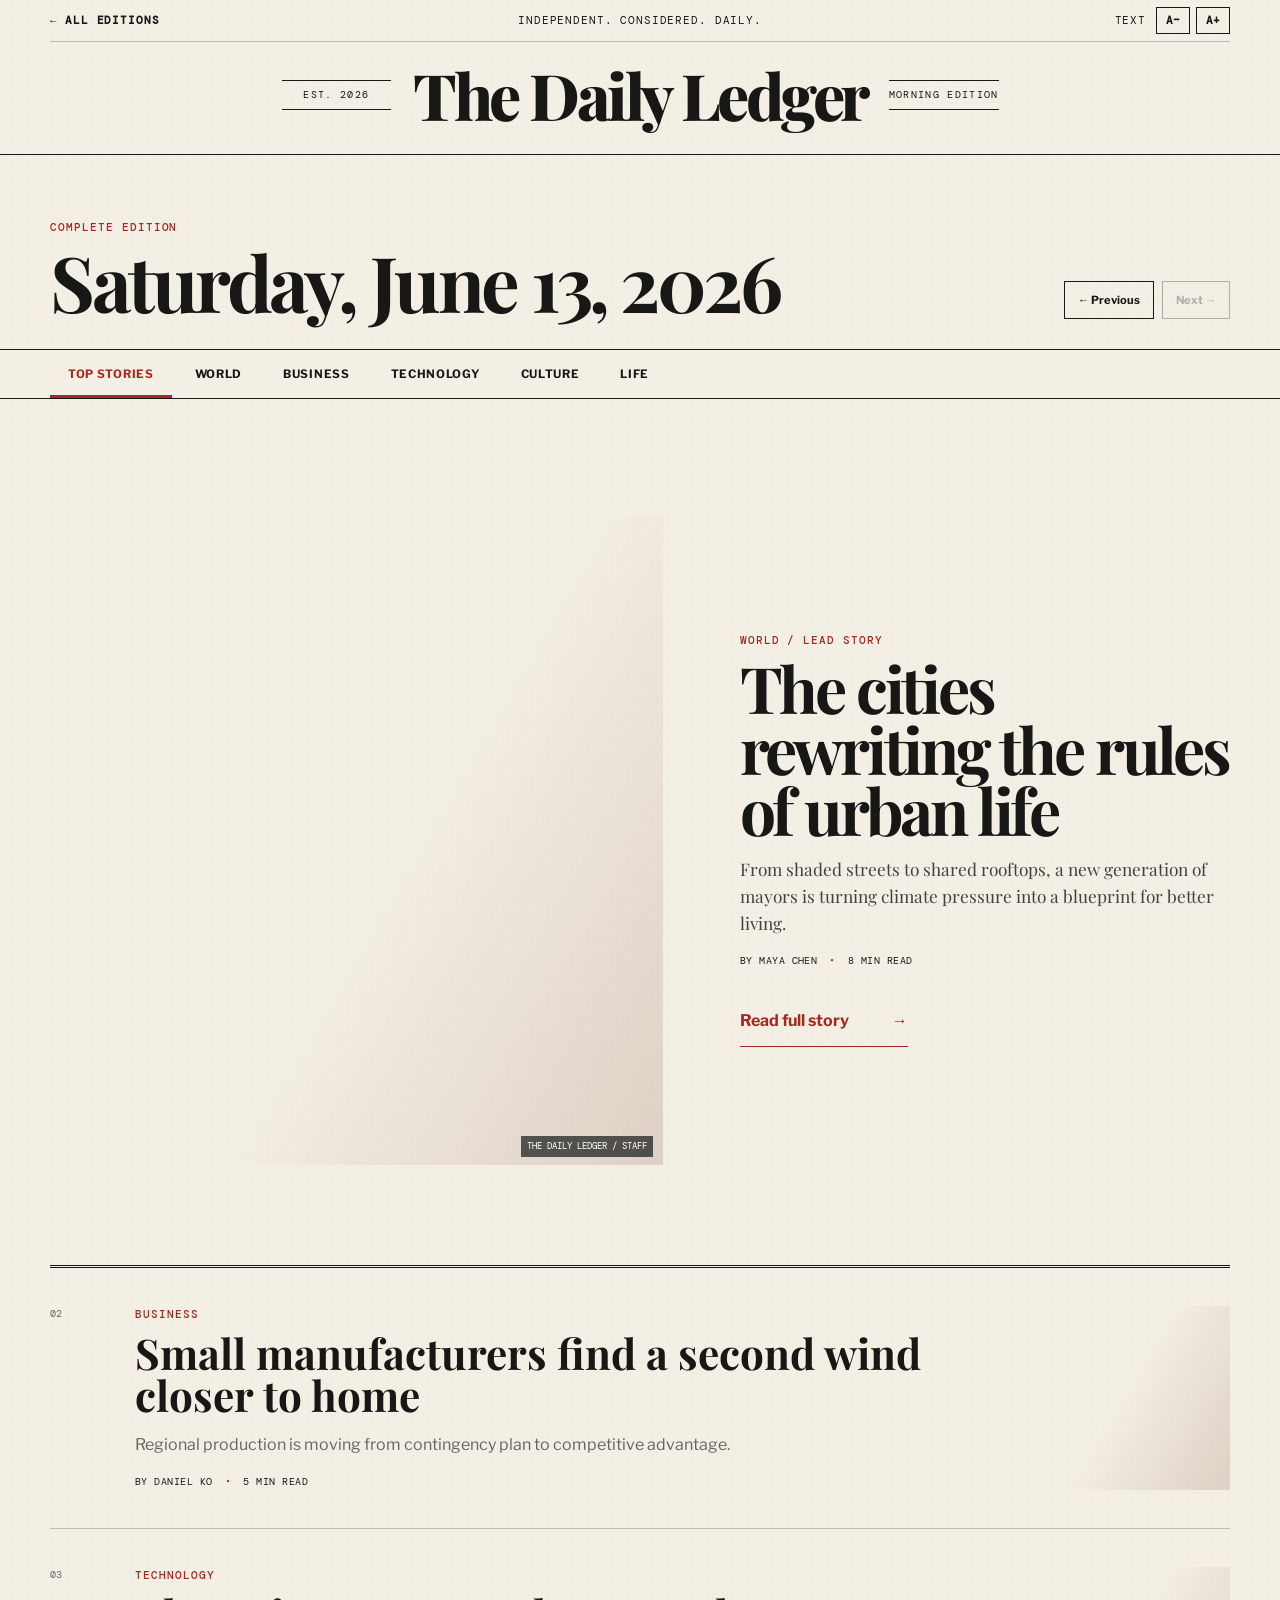
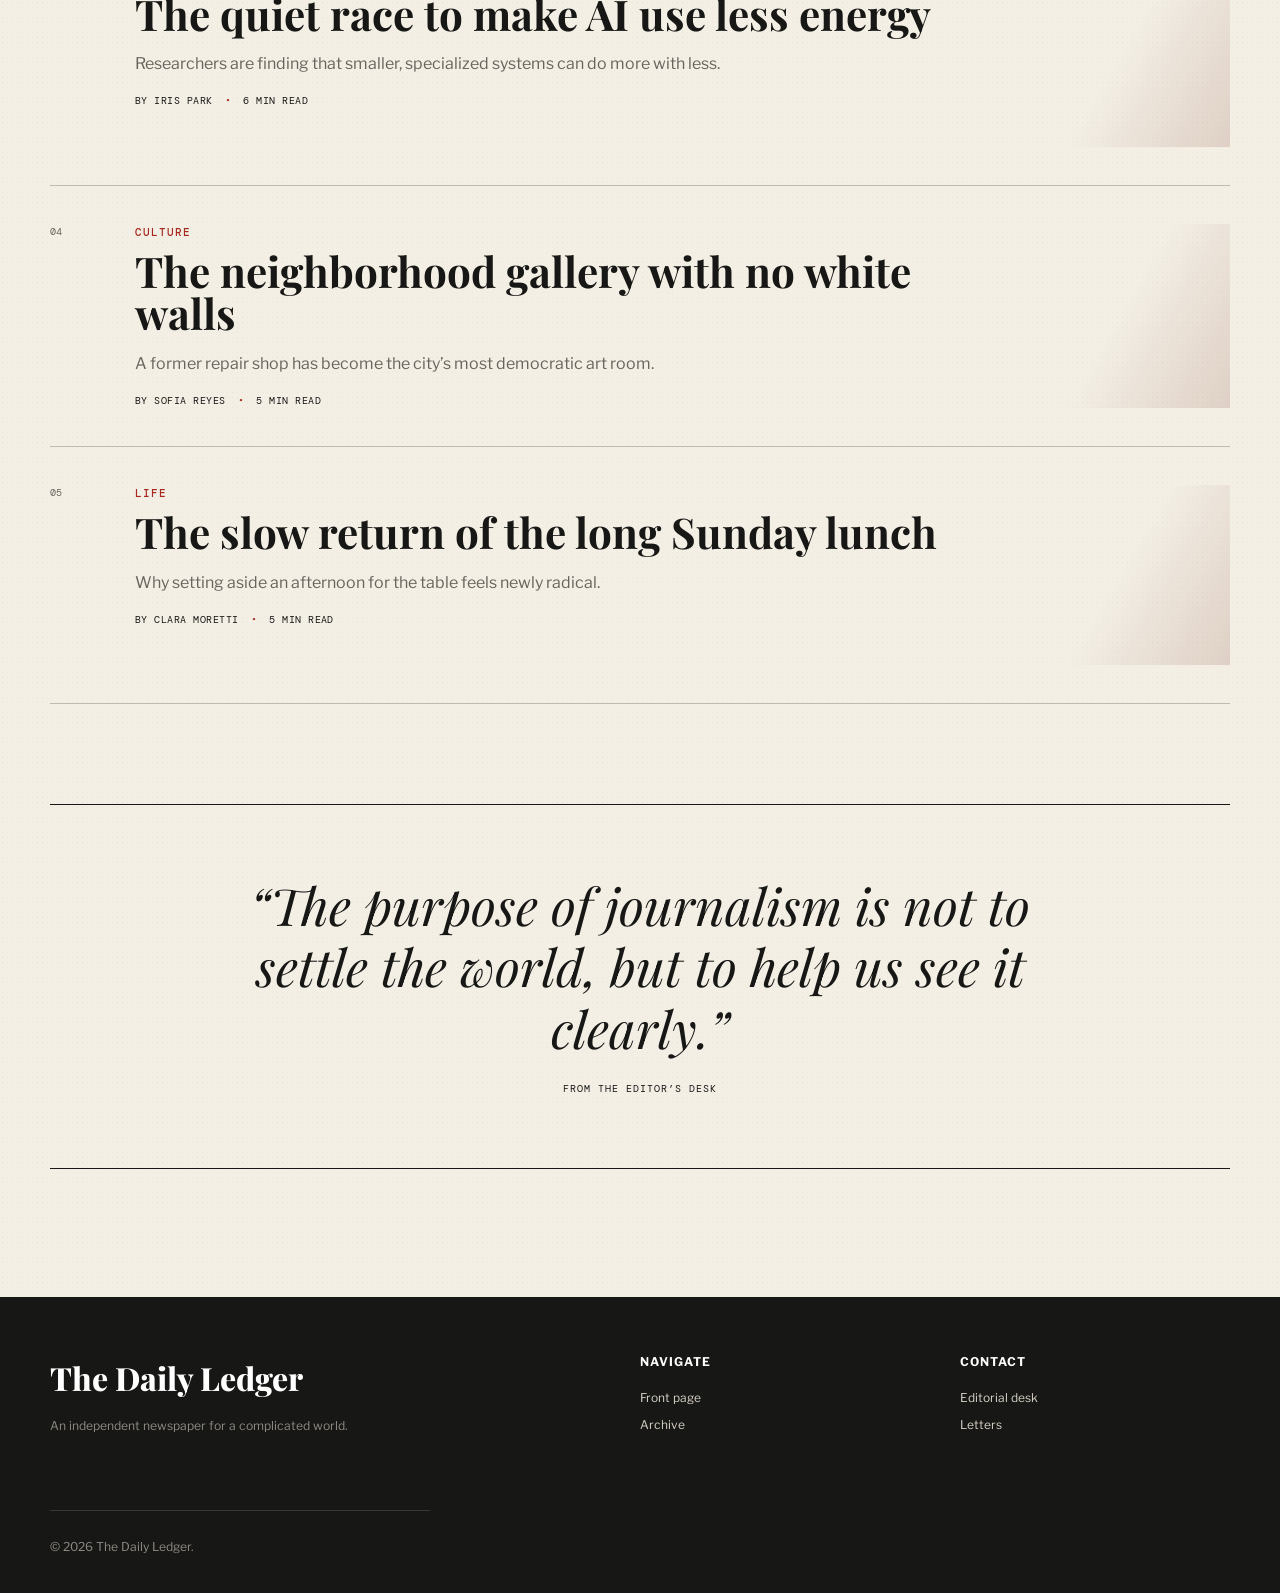
==== edition.html @ 4b572e4e "Build responsive Daily News website" ====
<!doctype html>
<html lang="en">
  <head>
    <meta charset="UTF-8" />
    <meta name="viewport" content="width=device-width, initial-scale=1.0" />
    <meta name="description" content="Read today's edition of The Daily Ledger." />
    <title>Today’s Edition | The Daily Ledger</title>
    <link rel="preconnect" href="https://fonts.googleapis.com" />
    <link rel="preconnect" href="https://fonts.gstatic.com" crossorigin />
    <link href="https://fonts.googleapis.com/css2?family=DM+Mono:wght@400;500&family=Libre+Franklin:wght@400;500;600;700&family=Playfair+Display:ital,wght@0,600;0,700;0,800;1,600&display=swap" rel="stylesheet" />
    <link rel="stylesheet" href="styles.css" />
  </head>
  <body>
    <a class="skip-link" href="#main-content">Skip to content</a>
    <header class="site-header compact-header">
      <div class="utility-bar shell">
        <a class="back-link" href="index.html">← All editions</a>
        <p class="utility-tagline">Independent. Considered. Daily.</p>
        <div class="text-controls" aria-label="Text size controls">
          <span>Text</span>
          <button type="button" data-font-action="decrease" aria-label="Decrease text size">A−</button>
          <button type="button" data-font-action="increase" aria-label="Increase text size">A+</button>
        </div>
      </div>
      <div class="masthead shell">
        <a class="brand" href="index.html">
          <span class="brand-kicker">Est. 2026</span>
          <span class="brand-name">The Daily Ledger</span>
          <span class="brand-edition">Morning Edition</span>
        </a>
      </div>
    </header>

    <main id="main-content" class="edition-main">
      <section class="edition-heading shell">
        <div>
          <p class="eyebrow">Complete edition</p>
          <h1 id="edition-date">Saturday, June 13, 2026</h1>
        </div>
        <div class="edition-nav-actions">
          <button type="button" id="previous-edition">← Previous</button>
          <button type="button" id="next-edition">Next →</button>
        </div>
      </section>

      <div class="category-wrap">
        <nav class="category-tabs shell" id="category-tabs" aria-label="News categories"></nav>
      </div>

      <section class="edition-content shell section-space">
        <div class="edition-lead" id="edition-lead"></div>
        <div class="edition-list" id="edition-list"></div>
      </section>

      <section class="edition-quote shell">
        <p>“The purpose of journalism is not to settle the world, but to help us see it clearly.”</p>
        <span>From the editor’s desk</span>
      </section>
    </main>

    <footer class="site-footer">
      <div class="shell footer-grid">
        <div><a class="footer-brand" href="index.html">The Daily Ledger</a><p>An independent newspaper for a complicated world.</p></div>
        <div><strong>Navigate</strong><a href="index.html">Front page</a><a href="index.html#archive-heading">Archive</a></div>
        <div><strong>Contact</strong><a href="mailto:editor@example.com">Editorial desk</a><a href="mailto:letters@example.com">Letters</a></div>
        <p class="copyright">© 2026 The Daily Ledger.</p>
      </div>
    </footer>

    <script src="data.js"></script>
    <script src="app.js"></script>
    <script src="edition.js"></script>
  </body>
</html>
---- styles.css ----
:root {
  --ink: #171715;
  --muted: #68645d;
  --paper: #f3efe5;
  --paper-deep: #e7e0d1;
  --red: #a62920;
  --navy: #173247;
  --line: rgba(23, 23, 21, 0.24);
  --font-scale: 1;
  --serif: "Playfair Display", Georgia, serif;
  --sans: "Libre Franklin", sans-serif;
  --mono: "DM Mono", monospace;
}

* { box-sizing: border-box; }
html { scroll-behavior: smooth; }
body {
  margin: 0;
  color: var(--ink);
  background-color: var(--paper);
  background-image: radial-gradient(rgba(30, 27, 21, 0.045) 0.7px, transparent 0.7px);
  background-size: 5px 5px;
  font-family: var(--sans);
  font-size: calc(16px * var(--font-scale));
  line-height: 1.62;
  overflow-x: hidden;
}

a { color: inherit; text-decoration: none; }
button, input { font: inherit; }
button { color: inherit; }
.shell { width: min(1180px, calc(100% - 48px)); margin-inline: auto; }
.section-space { margin-top: clamp(64px, 9vw, 124px); }
.full-span { grid-column: 1 / -1; }
.sr-only { position: absolute; width: 1px; height: 1px; padding: 0; margin: -1px; overflow: hidden; clip: rect(0, 0, 0, 0); white-space: nowrap; border: 0; }
.skip-link { position: fixed; z-index: 100; left: 16px; top: -60px; background: var(--ink); color: white; padding: 10px 16px; transition: top .2s; }
.skip-link:focus { top: 16px; }

.site-header { border-bottom: 1px solid var(--ink); }
.utility-bar { min-height: 42px; display: grid; grid-template-columns: 1fr auto 1fr; align-items: center; gap: 20px; border-bottom: 1px solid var(--line); font-family: var(--mono); font-size: .67em; text-transform: uppercase; letter-spacing: .08em; }
.utility-bar p { margin: 0; }
.utility-tagline { text-align: center; }
.text-controls { justify-self: end; display: flex; align-items: center; gap: 6px; }
.text-controls span { margin-right: 4px; }
.text-controls button { width: 34px; height: 27px; padding: 0; border: 1px solid var(--ink); background: transparent; cursor: pointer; font-weight: 700; }
.text-controls button:hover:not(:disabled), .text-controls button:focus-visible { color: var(--paper); background: var(--ink); }
.text-controls button:disabled { opacity: .3; cursor: not-allowed; }

.masthead { padding: clamp(25px, 4vw, 48px) 0; text-align: center; }
.brand { display: inline-grid; grid-template-columns: 1fr auto 1fr; align-items: center; gap: 22px; }
.brand-name { font-family: var(--serif); font-weight: 800; font-size: clamp(2.35rem, 6vw, 5.4rem); line-height: .9; letter-spacing: -.055em; }
.brand-kicker, .brand-edition { font-family: var(--mono); font-size: .63em; letter-spacing: .13em; text-transform: uppercase; border-block: 1px solid var(--ink); padding: 6px 0; }

.main-nav { border-top: 1px solid var(--ink); }
.nav-inner { position: relative; }
.nav-links { display: flex; align-items: center; justify-content: center; gap: clamp(20px, 4vw, 54px); min-height: 48px; font-size: .78em; font-weight: 700; letter-spacing: .05em; text-transform: uppercase; }
.nav-links a { position: relative; }
.nav-links a::after { content: ""; position: absolute; left: 50%; right: 50%; bottom: -8px; height: 2px; background: var(--red); transition: .2s; }
.nav-links a:hover::after, .nav-links a.active::after { left: 0; right: 0; }
.menu-toggle { display: none; }

.breaking-strip { background: var(--red); color: #fff9ed; }
.breaking-inner { min-height: 48px; display: grid; grid-template-columns: auto 1fr auto; align-items: center; gap: 24px; font-size: .78em; }
.breaking-inner strong { font-family: var(--mono); text-transform: uppercase; letter-spacing: .08em; }
.breaking-inner strong::before { content: ""; display: inline-block; width: 7px; height: 7px; margin-right: 8px; background: white; border-radius: 50%; animation: pulse 1.8s infinite; }
.breaking-inner p { margin: 0; }
.breaking-inner a { font-weight: 700; }

.section-heading { display: grid; grid-template-columns: 1fr auto; align-items: end; padding-bottom: 22px; border-bottom: 3px double var(--ink); }
.section-heading .eyebrow { grid-column: 1 / -1; }
.section-heading h1 { margin: 0; max-width: 720px; font-family: var(--serif); font-size: clamp(2.1rem, 5vw, 4.5rem); line-height: .96; letter-spacing: -.045em; }
.section-heading > a { padding-bottom: 5px; border-bottom: 1px solid var(--ink); font-size: .78em; font-weight: 700; }
.eyebrow, .story-category { margin: 0 0 9px; color: var(--red); font-family: var(--mono); font-size: .67em; font-weight: 500; letter-spacing: .09em; text-transform: uppercase; }

.lead-grid { display: grid; grid-template-columns: minmax(0, 2.1fr) minmax(250px, .9fr); column-gap: clamp(28px, 5vw, 68px); }
.lead-story { padding-top: 32px; border-right: 1px solid var(--line); padding-right: clamp(28px, 5vw, 68px); }
.story-image, .card-image, .edition-lead-image, .row-image { position: relative; display: block; overflow: hidden; background-size: cover; background-position: center; filter: saturate(.76) contrast(1.06); }
.story-image { min-height: clamp(340px, 48vw, 630px); }
.story-image::after, .card-image::after, .edition-lead-image::after, .row-image::after { content: ""; position: absolute; inset: 0; background: linear-gradient(120deg, transparent 55%, rgba(139, 47, 33, .16)); mix-blend-mode: multiply; }
.image-credit { position: absolute; z-index: 1; right: 10px; bottom: 8px; padding: 3px 6px; color: white; background: rgba(0,0,0,.62); font-family: var(--mono); font-size: 9px; text-transform: uppercase; }
.lead-copy { display: grid; grid-template-columns: 1fr auto; column-gap: 24px; padding-top: 22px; }
.lead-copy .story-category, .lead-copy h2 { grid-column: 1 / -1; }
.lead-copy h2 { margin: 0; font-family: var(--serif); font-size: clamp(2rem, 4.2vw, 4.1rem); line-height: 1; letter-spacing: -.04em; }
.lead-copy h2 a:hover, .compact-story h3 a:hover, .story-card h3 a:hover { color: var(--red); }
.dek { margin: 16px 0 0; color: #44413b; font-family: var(--serif); font-size: 1.08em; line-height: 1.55; }
.story-meta { display: flex; flex-wrap: wrap; gap: 12px; align-items: end; margin-top: 16px; font-family: var(--mono); font-size: .6em; letter-spacing: .05em; text-transform: uppercase; }
.story-meta span + span::before { content: "•"; margin-right: 12px; color: var(--red); }
.side-stories { padding-top: 32px; }
.compact-story { padding: 0 0 30px; margin-bottom: 30px; border-bottom: 1px solid var(--line); }
.compact-story h3 { margin: 0; font-family: var(--serif); font-size: clamp(1.35rem, 2.2vw, 2rem); line-height: 1.08; }
.compact-story > p:not(.story-category) { color: var(--muted); font-size: .86em; line-height: 1.55; }
.quote-story blockquote { margin: 0 0 18px; font-family: var(--serif); font-size: 1.55em; font-style: italic; line-height: 1.25; }
.quote-story > a { font-size: .72em; font-weight: 700; }

.section-rule { display: flex; justify-content: space-between; align-items: baseline; padding: 12px 0; border-block: 1px solid var(--ink); }
.section-rule h2 { margin: 0; font-family: var(--serif); font-size: clamp(1.8rem, 4vw, 3.2rem); line-height: 1; }
.section-rule span { font-family: var(--mono); font-size: .62em; text-transform: uppercase; letter-spacing: .09em; }
.story-card-grid { display: grid; grid-template-columns: repeat(3, 1fr); gap: 1px; background: var(--line); }
.story-card { padding: 30px; background: var(--paper); }
.card-image { height: 240px; margin: -30px -30px 24px; }
.story-card h3 { margin: 0; font-family: var(--serif); font-size: clamp(1.35rem, 2.4vw, 2rem); line-height: 1.08; }
.story-card > p:last-child { color: var(--muted); font-size: .86em; }

.edition-banner { color: #f6f0e3; background: var(--navy); overflow: hidden; }
.edition-banner-inner { min-height: 420px; display: grid; grid-template-columns: 1fr 330px auto; align-items: center; gap: 50px; position: relative; }
.edition-banner h2 { margin: 0; font-family: var(--serif); font-size: clamp(3rem, 7vw, 6rem); line-height: .95; }
.edition-banner .eyebrow { color: #dbb25d; }
.edition-banner p:not(.eyebrow) { max-width: 480px; color: #c7c9c7; }
.edition-stack { position: relative; height: 290px; }
.paper { position: absolute; width: 205px; height: 270px; background: var(--paper); color: var(--ink); box-shadow: 0 18px 40px rgba(0,0,0,.28); }
.paper-back { left: 65px; top: 15px; transform: rotate(8deg); background: #d7cfc0; }
.paper-front { left: 30px; top: 0; transform: rotate(-5deg); padding: 18px; border-top: 5px solid var(--red); }
.paper-front span { display: block; padding-bottom: 10px; border-bottom: 2px solid; font-family: var(--serif); font-size: 1.1rem; font-weight: 800; }
.paper-front strong { display: block; margin-top: 40px; font-family: var(--serif); font-size: 2rem; line-height: .9; }
.button { display: inline-flex; align-items: center; gap: 24px; padding: 14px 18px; border: 1px solid currentColor; font-size: .75em; font-weight: 700; }
.button:hover { background: #f6f0e3; color: var(--navy); }

.archive-grid { display: grid; grid-template-columns: repeat(4, 1fr); gap: 1px; background: var(--line); }
.archive-card { min-height: 350px; padding: 28px; display: flex; flex-direction: column; background: var(--paper); transition: transform .25s, background .25s, color .25s; }
.archive-card:hover { position: relative; z-index: 1; transform: translateY(-8px); color: white; box-shadow: 0 16px 40px rgba(35,28,20,.18); }
.archive-rust:hover { background: #8d3327; }.archive-navy:hover { background: #18384d; }.archive-olive:hover { background: #4c5435; }.archive-gold:hover { background: #8a6522; }
.archive-number { font-family: var(--mono); font-size: .62em; opacity: .55; }
.archive-date { margin-top: 60px; font-family: var(--mono); font-size: .62em; text-transform: uppercase; letter-spacing: .08em; }
.archive-card strong { margin-top: 12px; font-family: var(--serif); font-size: 1.75em; line-height: 1.05; }
.archive-card p { color: var(--muted); font-size: .8em; line-height: 1.5; }
.archive-card:hover p { color: rgba(255,255,255,.75); }
.archive-link { margin-top: auto; font-size: .7em; font-weight: 700; }

.newsletter { display: grid; grid-template-columns: 120px 1fr minmax(280px, .8fr); align-items: center; gap: 38px; padding-block: 44px; border-block: 1px solid var(--ink); }
.newsletter-mark { width: 100px; height: 100px; display: grid; place-items: center; border-radius: 50%; color: var(--paper); background: var(--red); font-family: var(--serif); font-size: 2.3rem; font-weight: 800; transform: rotate(-7deg); }
.newsletter h2 { margin: 0; font-family: var(--serif); font-size: clamp(1.8rem, 4vw, 3.1rem); line-height: 1; }
.newsletter p { margin-bottom: 0; color: var(--muted); font-size: .82em; }
.newsletter-form { position: relative; display: flex; border-bottom: 2px solid var(--ink); }
.newsletter-form input { width: 100%; border: 0; outline: 0; padding: 13px 4px; background: transparent; }
.newsletter-form button { white-space: nowrap; border: 0; background: transparent; font-weight: 700; cursor: pointer; }
.form-message { position: absolute; top: 100%; left: 0; color: var(--red) !important; }

.site-footer { margin-top: clamp(70px, 10vw, 140px); padding: 55px 0 24px; color: #d8d3c8; background: var(--ink); }
.footer-grid { display: grid; grid-template-columns: 2fr 1fr 1fr; gap: 50px; }
.footer-brand { color: white; font-family: var(--serif); font-size: 2rem; font-weight: 800; }
.footer-grid p { max-width: 380px; color: #8e8a82; font-size: .76em; }
.footer-grid div:not(:first-child) { display: flex; flex-direction: column; align-items: flex-start; gap: 8px; font-size: .75em; }
.footer-grid strong { margin-bottom: 8px; color: white; text-transform: uppercase; letter-spacing: .08em; }
.footer-grid a:hover { color: white; }
.copyright { grid-column: 1 / -1; padding-top: 26px; border-top: 1px solid #383733; }

/* Edition */
.compact-header .masthead { padding: 24px 0 30px; }
.compact-header .brand-name { font-size: clamp(2.2rem, 5vw, 4rem); }
.back-link { font-weight: 700; }
.edition-heading { display: flex; justify-content: space-between; align-items: end; gap: 30px; padding: 64px 0 30px; }
.edition-heading h1 { margin: 0; font-family: var(--serif); font-size: clamp(2.4rem, 6vw, 5.2rem); line-height: .96; letter-spacing: -.045em; }
.edition-nav-actions { display: flex; gap: 8px; }
.edition-nav-actions button { border: 1px solid var(--ink); padding: 9px 13px; background: transparent; font-size: .7em; font-weight: 700; cursor: pointer; }
.edition-nav-actions button:hover:not(:disabled) { color: var(--paper); background: var(--ink); }
.edition-nav-actions button:disabled { opacity: .3; }
.category-wrap { position: sticky; z-index: 10; top: 0; border-block: 1px solid var(--ink); background: rgba(243,239,229,.96); backdrop-filter: blur(12px); }
.category-tabs { display: flex; gap: 5px; overflow-x: auto; scrollbar-width: none; }
.category-tabs button { flex: 0 0 auto; border: 0; padding: 15px 18px 12px; background: transparent; font-size: .72em; font-weight: 700; text-transform: uppercase; letter-spacing: .06em; cursor: pointer; border-bottom: 3px solid transparent; }
.category-tabs button.active { color: var(--red); border-color: var(--red); }
.edition-content { scroll-margin-top: 64px; }
.edition-lead-story { display: grid; grid-template-columns: 1.25fr 1fr; gap: clamp(32px, 6vw, 80px); align-items: center; padding-bottom: clamp(55px, 8vw, 100px); border-bottom: 3px double var(--ink); }
.edition-lead-image { min-height: clamp(360px, 52vw, 650px); }
.edition-lead-story h2 { margin: 0; font-family: var(--serif); font-size: clamp(2.3rem, 5vw, 5rem); line-height: .95; letter-spacing: -.05em; }
.read-button { margin-top: 28px; padding: 12px 0; border: 0; border-bottom: 1px solid; color: var(--red); background: transparent; font-weight: 700; cursor: pointer; }
.read-button span { margin-left: 40px; }
.edition-row { display: grid; grid-template-columns: 55px 1fr 260px; gap: 30px; padding: 38px 0; border-bottom: 1px solid var(--line); }
.edition-row-number { font-family: var(--mono); font-size: .62em; color: var(--muted); }
.edition-row h3 { margin: 0; font-family: var(--serif); font-size: clamp(1.6rem, 3.3vw, 3rem); line-height: 1; }
.edition-row > div > p:not(.story-category) { max-width: 640px; color: var(--muted); }
.row-image { min-height: 180px; }
.edition-quote { margin-top: 100px; padding: 70px max(24px, 8vw); text-align: center; border-block: 1px solid var(--ink); }
.edition-quote p { max-width: 830px; margin: auto; font-family: var(--serif); font-size: clamp(1.8rem, 4vw, 3.5rem); font-style: italic; line-height: 1.2; }
.edition-quote span { display: block; margin-top: 22px; font-family: var(--mono); font-size: .65em; text-transform: uppercase; letter-spacing: .1em; }

/* Editorial photography */
.image-city { background-image: url("https://images.unsplash.com/photo-1518005020951-eccb494ad742?auto=format&fit=crop&w=1600&q=85"); }
.image-market { background-image: url("https://images.unsplash.com/photo-1611974789855-9c2a0a7236a3?auto=format&fit=crop&w=1000&q=80"); }
.image-gallery { background-image: url("https://images.unsplash.com/photo-1561839561-b13bcfe95249?auto=format&fit=crop&w=1000&q=80"); }
.image-kitchen { background-image: url("https://images.unsplash.com/photo-1547592180-85f173990554?auto=format&fit=crop&w=1000&q=80"); }
.image-coast { background-image: url("https://images.unsplash.com/photo-1500530855697-b586d89ba3ee?auto=format&fit=crop&w=1200&q=80"); }
.image-meeting { background-image: url("https://images.unsplash.com/photo-1521295121783-8a321d551ad2?auto=format&fit=crop&w=1200&q=80"); }
.image-factory { background-image: url("https://images.unsplash.com/photo-1565793298595-6a879b1d9492?auto=format&fit=crop&w=1400&q=80"); }
.image-street { background-image: url("https://images.unsplash.com/photo-1486406146926-c627a92ad1ab?auto=format&fit=crop&w=1200&q=80"); }
.image-technology { background-image: url("https://images.unsplash.com/photo-1518770660439-4636190af475?auto=format&fit=crop&w=1400&q=80"); }
.image-phone { background-image: url("https://images.unsplash.com/photo-1511707171634-5f897ff02aa9?auto=format&fit=crop&w=1200&q=80"); }
.image-data { background-image: url("https://images.unsplash.com/photo-1551288049-bebda4e38f71?auto=format&fit=crop&w=1200&q=80"); }
.image-music { background-image: url("https://images.unsplash.com/photo-1461360228754-6e81c478b882?auto=format&fit=crop&w=1200&q=80"); }
.image-theater { background-image: url("https://images.unsplash.com/photo-1503095396549-807759245b35?auto=format&fit=crop&w=1200&q=80"); }
.image-walk { background-image: url("https://images.unsplash.com/photo-1470770841072-f978cf4d019e?auto=format&fit=crop&w=1200&q=80"); }
.image-garden { background-image: url("https://images.unsplash.com/photo-1416879595882-3373a0480b5b?auto=format&fit=crop&w=1200&q=80"); }

@keyframes pulse { 0%, 100% { opacity: 1; transform: scale(1); } 50% { opacity: .35; transform: scale(.75); } }
@media (prefers-reduced-motion: reduce) { html { scroll-behavior: auto; } *, *::before, *::after { animation-duration: .01ms !important; animation-iteration-count: 1 !important; transition-duration: .01ms !important; } }

@media (max-width: 900px) {
  .brand { grid-template-columns: 1fr; gap: 8px; }
  .brand-kicker, .brand-edition { display: none; }
  .lead-grid { grid-template-columns: 1fr; }
  .lead-story { border-right: 0; padding-right: 0; }
  .side-stories { display: grid; grid-template-columns: 1fr 1fr; gap: 28px; }
  .compact-story { border-top: 1px solid var(--line); padding-top: 28px; }
  .quote-story { grid-column: 1 / -1; }
  .story-card-grid { grid-template-columns: 1fr 1fr; }
  .story-card:last-child { grid-column: 1 / -1; }
  .edition-banner-inner { grid-template-columns: 1fr 240px; padding-block: 55px; }
  .edition-banner .button { grid-column: 1 / -1; justify-self: start; }
  .archive-grid { grid-template-columns: 1fr 1fr; }
  .newsletter { grid-template-columns: 90px 1fr; }
  .newsletter-mark { width: 78px; height: 78px; }
  .newsletter-form { grid-column: 2; }
  .edition-lead-story { grid-template-columns: 1fr; }
  .edition-row { grid-template-columns: 40px 1fr; }
  .row-image { grid-column: 2; min-height: 260px; }
}

@media (max-width: 650px) {
  .shell { width: min(100% - 28px, 1180px); }
  .utility-bar { grid-template-columns: 1fr auto; min-height: 46px; }
  .utility-tagline, #today-label { display: none; }
  .back-link { font-size: .9em; }
  .text-controls { grid-column: 2; }
  .masthead { padding: 25px 0; }
  .brand-name { font-size: clamp(2.15rem, 12vw, 3.5rem); }
  .main-nav { min-height: 48px; }
  .menu-toggle { width: 100%; height: 48px; display: flex; align-items: center; gap: 5px; border: 0; background: transparent; cursor: pointer; }
  .menu-toggle span { width: 18px; height: 1px; display: block; background: var(--ink); }
  .menu-toggle span:nth-child(2) { display: none; }
  .menu-toggle b { margin-left: 7px; font-size: .76em; text-transform: uppercase; letter-spacing: .08em; }
  .nav-links { position: absolute; z-index: 20; top: 48px; left: -14px; right: -14px; display: none; flex-direction: column; align-items: stretch; gap: 0; padding: 8px 14px 18px; background: var(--paper); border-bottom: 1px solid var(--ink); }
  .nav-links.open { display: flex; }
  .nav-links a { padding: 11px 0; border-bottom: 1px solid var(--line); }
  .breaking-inner { grid-template-columns: auto 1fr; gap: 12px; padding-block: 10px; }
  .breaking-inner a { display: none; }
  .section-heading { grid-template-columns: 1fr; gap: 17px; }
  .section-heading > a { justify-self: start; }
  .lead-story { padding-top: 20px; }
  .story-image { min-height: 340px; }
  .lead-copy { grid-template-columns: 1fr; }
  .lead-copy h2 { font-size: 2.35rem; }
  .side-stories { grid-template-columns: 1fr; gap: 0; }
  .quote-story { grid-column: auto; }
  .story-card-grid { grid-template-columns: 1fr; }
  .story-card:last-child { grid-column: auto; }
  .edition-banner-inner { grid-template-columns: 1fr; min-height: auto; }
  .edition-stack { display: none; }
  .edition-banner .button { grid-column: auto; }
  .archive-grid { grid-template-columns: 1fr; }
  .archive-card { min-height: 290px; }
  .archive-date { margin-top: 30px; }
  .newsletter { grid-template-columns: 1fr; gap: 22px; }
  .newsletter-mark { display: none; }
  .newsletter-form { grid-column: auto; }
  .footer-grid { grid-template-columns: 1fr 1fr; }
  .footer-grid > div:first-child { grid-column: 1 / -1; }
  .edition-heading { display: block; padding-top: 45px; }
  .edition-nav-actions { margin-top: 26px; }
  .category-tabs { width: 100%; padding-inline: 14px; }
  .edition-lead-image { min-height: 360px; }
  .edition-lead-story h2 { font-size: 2.55rem; }
  .edition-row { grid-template-columns: 1fr; gap: 10px; }
  .edition-row-number { display: none; }
  .row-image { grid-column: auto; grid-row: 1; min-height: 220px; margin-bottom: 14px; }
}
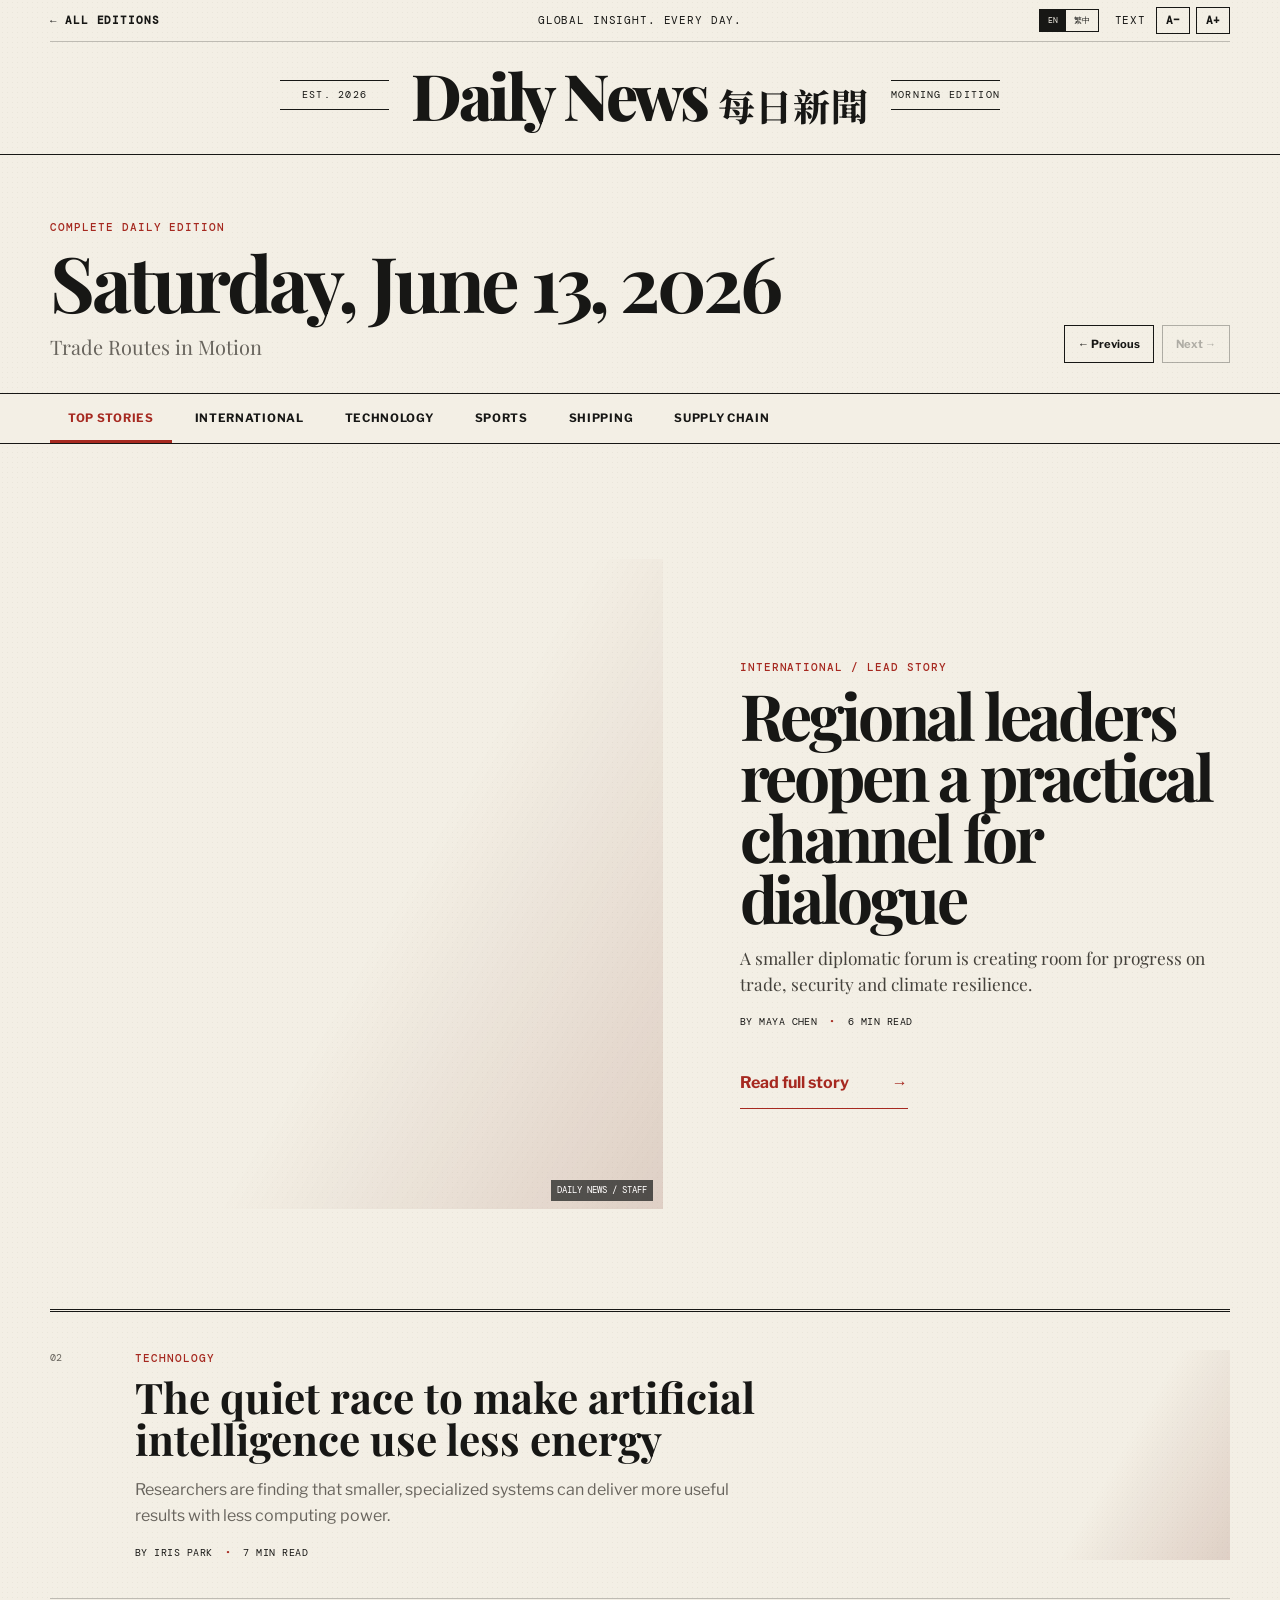
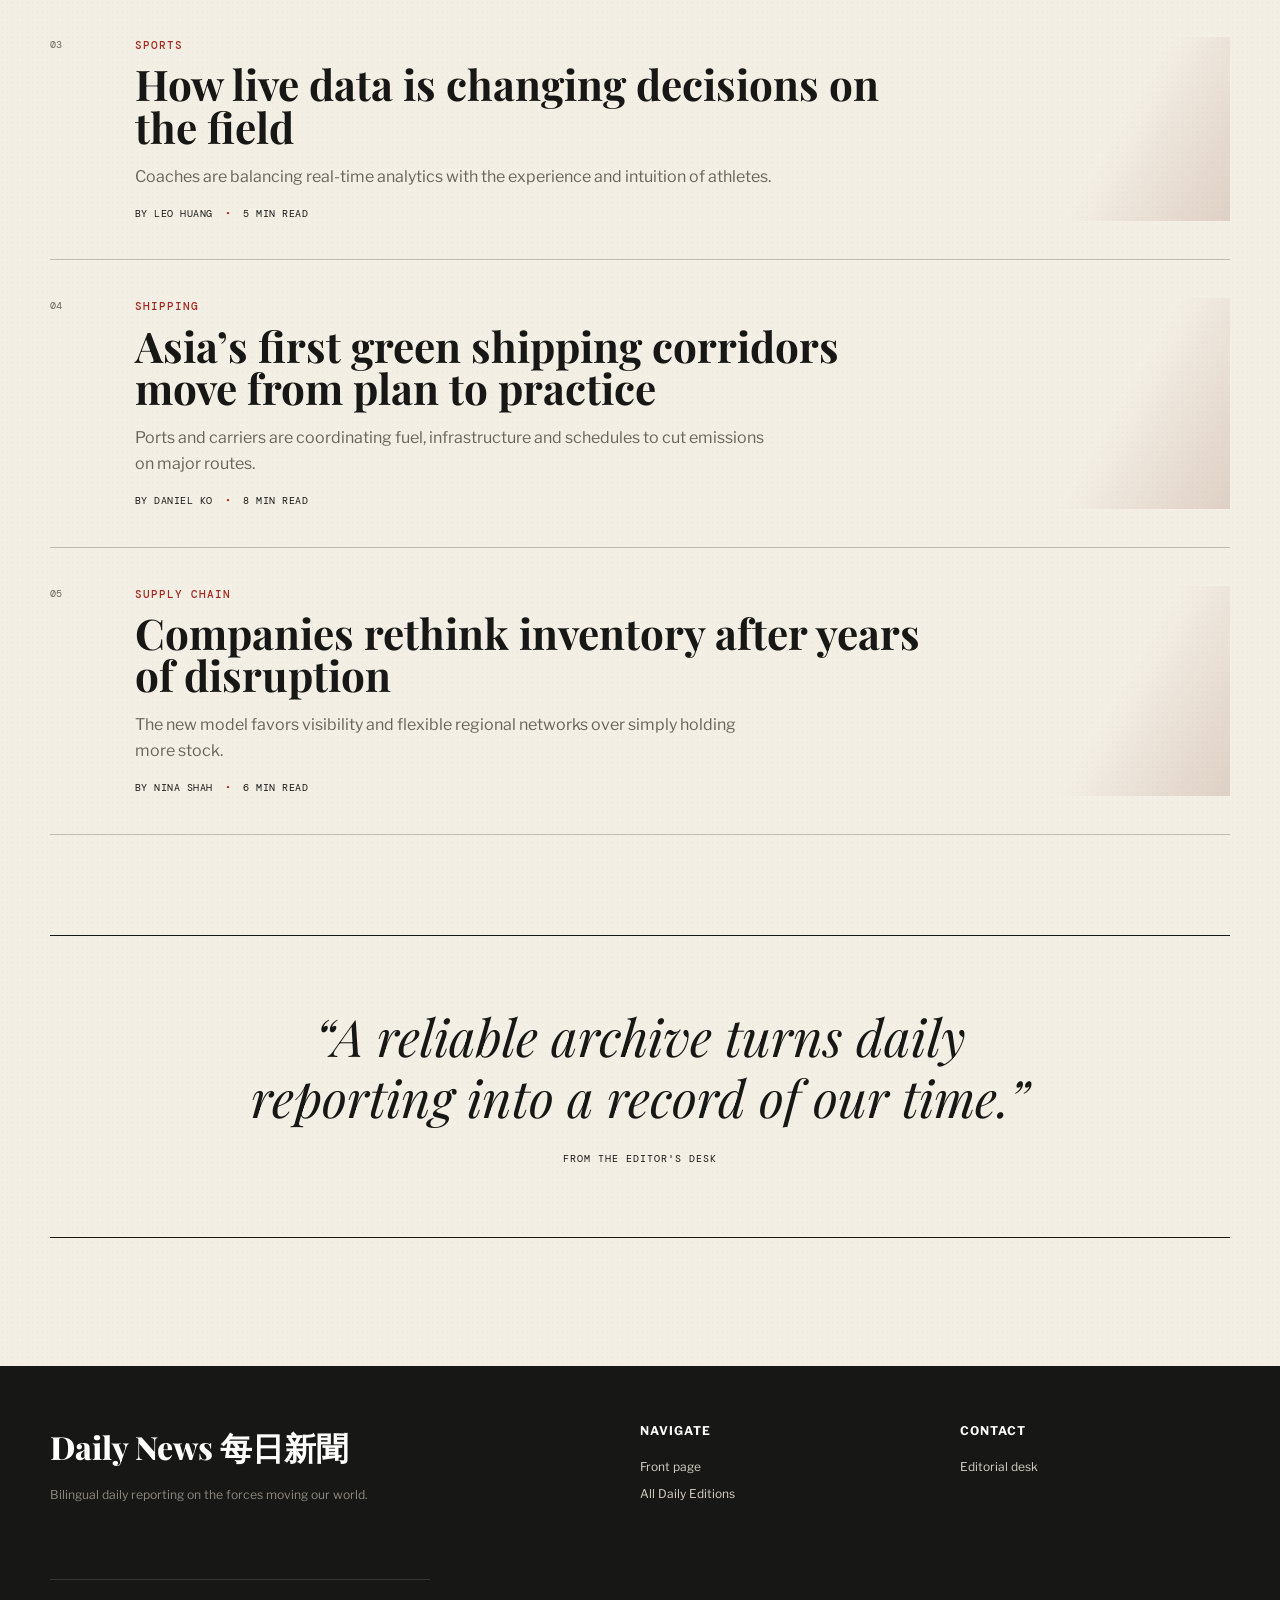
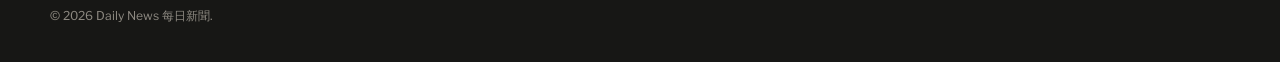
==== commit a670dfdb: "Add bilingual permanent daily news archive" ====
--- a/edition.html
+++ b/edition.html
@@ -1,74 +1,16 @@
 <!doctype html>
 <html lang="en">
   <head>
-    <meta charset="UTF-8" />
-    <meta name="viewport" content="width=device-width, initial-scale=1.0" />
-    <meta name="description" content="Read today's edition of The Daily Ledger." />
-    <title>Today’s Edition | The Daily Ledger</title>
-    <link rel="preconnect" href="https://fonts.googleapis.com" />
-    <link rel="preconnect" href="https://fonts.gstatic.com" crossorigin />
-    <link href="https://fonts.googleapis.com/css2?family=DM+Mono:wght@400;500&family=Libre+Franklin:wght@400;500;600;700&family=Playfair+Display:ital,wght@0,600;0,700;0,800;1,600&display=swap" rel="stylesheet" />
-    <link rel="stylesheet" href="styles.css" />
+    <meta charset="UTF-8" /><meta name="viewport" content="width=device-width, initial-scale=1.0" />
+    <meta name="description" content="Daily News bilingual daily edition." /><title>Daily Edition | 每日新聞</title>
+    <link rel="preconnect" href="https://fonts.googleapis.com" /><link rel="preconnect" href="https://fonts.gstatic.com" crossorigin />
+    <link href="https://fonts.googleapis.com/css2?family=DM+Mono:wght@400;500&family=Libre+Franklin:wght@400;500;600;700&family=Noto+Sans+TC:wght@400;500;700;900&family=Noto+Serif+TC:wght@600;700;900&family=Playfair+Display:wght@600;700;800&display=swap" rel="stylesheet" /><link rel="stylesheet" href="styles.css" />
   </head>
   <body>
-    <a class="skip-link" href="#main-content">Skip to content</a>
-    <header class="site-header compact-header">
-      <div class="utility-bar shell">
-        <a class="back-link" href="index.html">← All editions</a>
-        <p class="utility-tagline">Independent. Considered. Daily.</p>
-        <div class="text-controls" aria-label="Text size controls">
-          <span>Text</span>
-          <button type="button" data-font-action="decrease" aria-label="Decrease text size">A−</button>
-          <button type="button" data-font-action="increase" aria-label="Increase text size">A+</button>
-        </div>
-      </div>
-      <div class="masthead shell">
-        <a class="brand" href="index.html">
-          <span class="brand-kicker">Est. 2026</span>
-          <span class="brand-name">The Daily Ledger</span>
-          <span class="brand-edition">Morning Edition</span>
-        </a>
-      </div>
-    </header>
-
-    <main id="main-content" class="edition-main">
-      <section class="edition-heading shell">
-        <div>
-          <p class="eyebrow">Complete edition</p>
-          <h1 id="edition-date">Saturday, June 13, 2026</h1>
-        </div>
-        <div class="edition-nav-actions">
-          <button type="button" id="previous-edition">← Previous</button>
-          <button type="button" id="next-edition">Next →</button>
-        </div>
-      </section>
-
-      <div class="category-wrap">
-        <nav class="category-tabs shell" id="category-tabs" aria-label="News categories"></nav>
-      </div>
-
-      <section class="edition-content shell section-space">
-        <div class="edition-lead" id="edition-lead"></div>
-        <div class="edition-list" id="edition-list"></div>
-      </section>
-
-      <section class="edition-quote shell">
-        <p>“The purpose of journalism is not to settle the world, but to help us see it clearly.”</p>
-        <span>From the editor’s desk</span>
-      </section>
-    </main>
-
-    <footer class="site-footer">
-      <div class="shell footer-grid">
-        <div><a class="footer-brand" href="index.html">The Daily Ledger</a><p>An independent newspaper for a complicated world.</p></div>
-        <div><strong>Navigate</strong><a href="index.html">Front page</a><a href="index.html#archive-heading">Archive</a></div>
-        <div><strong>Contact</strong><a href="mailto:editor@example.com">Editorial desk</a><a href="mailto:letters@example.com">Letters</a></div>
-        <p class="copyright">© 2026 The Daily Ledger.</p>
-      </div>
-    </footer>
-
-    <script src="data.js"></script>
-    <script src="app.js"></script>
-    <script src="edition.js"></script>
+    <a class="skip-link" href="#main-content" data-i18n="skip">Skip to content</a>
+    <header class="site-header compact-header"><div class="utility-bar shell"><a class="back-link" href="index.html"><span data-i18n="allEditions">← All editions</span></a><p class="utility-tagline" data-i18n="tagline">Global insight. Every day.</p><div class="header-tools"><div class="language-switch"><button type="button" data-lang="en">EN</button><button type="button" data-lang="zh">繁中</button></div><div class="text-controls"><span data-i18n="text">Text</span><button type="button" data-font-action="decrease">A−</button><button type="button" data-font-action="increase">A+</button></div></div></div><div class="masthead shell"><a class="brand" href="index.html"><span class="brand-kicker">Est. 2026</span><span class="brand-name">Daily News <i>每日新聞</i></span><span class="brand-edition" data-i18n="morning">Morning Edition</span></a></div></header>
+    <main id="main-content" class="edition-main"><section class="edition-heading shell"><div><p class="eyebrow" data-i18n="completeEdition">Complete daily edition</p><h1 id="edition-date"></h1><p class="edition-theme" id="edition-theme"></p></div><div class="edition-nav-actions"><button type="button" id="previous-edition"><span data-i18n="previous">← Previous</span></button><button type="button" id="next-edition"><span data-i18n="next">Next →</span></button></div></section><div class="category-wrap"><nav class="category-tabs shell" id="category-tabs" aria-label="News categories"></nav></div><section class="edition-content shell section-space"><div class="edition-lead" id="edition-lead"></div><div class="edition-list" id="edition-list"></div></section><section class="edition-quote shell"><p data-i18n="quote">“A reliable archive turns daily reporting into a record of our time.”</p><span data-i18n="editorsDesk">From the editor's desk</span></section></main>
+    <footer class="site-footer"><div class="shell footer-grid"><div><a class="footer-brand" href="index.html">Daily News 每日新聞</a><p data-i18n="footerAbout">Bilingual daily reporting on the forces moving our world.</p></div><div><strong data-i18n="navigate">Navigate</strong><a href="index.html" data-i18n="frontPage">Front page</a><a href="index.html#archive-heading" data-i18n="archive">All Daily Editions</a></div><div><strong data-i18n="contact">Contact</strong><a href="mailto:editor@jsva.uk" data-i18n="editorialDesk">Editorial desk</a></div><p class="copyright">© 2026 Daily News 每日新聞.</p></div></footer>
+    <script src="data.js"></script><script src="app.js"></script><script src="edition.js"></script>
   </body>
 </html>
--- a/styles.css
+++ b/styles.css
@@ -10,6 +10,8 @@
   --serif: "Playfair Display", Georgia, serif;
   --sans: "Libre Franklin", sans-serif;
   --mono: "DM Mono", monospace;
+  --zh-serif: "Noto Serif TC", serif;
+  --zh-sans: "Noto Sans TC", sans-serif;
 }
 
 * { box-sizing: border-box; }
@@ -39,6 +41,10 @@
 .site-header { border-bottom: 1px solid var(--ink); }
 .utility-bar { min-height: 42px; display: grid; grid-template-columns: 1fr auto 1fr; align-items: center; gap: 20px; border-bottom: 1px solid var(--line); font-family: var(--mono); font-size: .67em; text-transform: uppercase; letter-spacing: .08em; }
 .utility-bar p { margin: 0; }
+.header-tools { justify-self: end; display: flex; align-items: center; gap: 16px; }
+.language-switch { display: flex; border: 1px solid var(--ink); }
+.language-switch button { border: 0; padding: 4px 8px; background: transparent; font-family: var(--mono); font-size: .72em; cursor: pointer; }
+.language-switch button.active { color: var(--paper); background: var(--ink); }
 .utility-tagline { text-align: center; }
 .text-controls { justify-self: end; display: flex; align-items: center; gap: 6px; }
 .text-controls span { margin-right: 4px; }
@@ -49,6 +55,9 @@
 .masthead { padding: clamp(25px, 4vw, 48px) 0; text-align: center; }
 .brand { display: inline-grid; grid-template-columns: 1fr auto 1fr; align-items: center; gap: 22px; }
 .brand-name { font-family: var(--serif); font-weight: 800; font-size: clamp(2.35rem, 6vw, 5.4rem); line-height: .9; letter-spacing: -.055em; }
+.brand-name i { font-family: var(--zh-serif); font-size: .58em; font-style: normal; letter-spacing: .02em; }
+.lang-zh { font-family: var(--zh-sans); }
+.lang-zh h1, .lang-zh h2, .lang-zh h3, .lang-zh .dek, .lang-zh .archive-card strong, .lang-zh .edition-quote p { font-family: var(--zh-serif); letter-spacing: .01em; }
 .brand-kicker, .brand-edition { font-family: var(--mono); font-size: .63em; letter-spacing: .13em; text-transform: uppercase; border-block: 1px solid var(--ink); padding: 6px 0; }
 
 .main-nav { border-top: 1px solid var(--ink); }
@@ -96,6 +105,14 @@
 .section-rule h2 { margin: 0; font-family: var(--serif); font-size: clamp(1.8rem, 4vw, 3.2rem); line-height: 1; }
 .section-rule span { font-family: var(--mono); font-size: .62em; text-transform: uppercase; letter-spacing: .09em; }
 .story-card-grid { display: grid; grid-template-columns: repeat(3, 1fr); gap: 1px; background: var(--line); }
+.desk-grid { display: grid; grid-template-columns: repeat(5, 1fr); gap: 1px; background: var(--line); }
+.desk-card { min-height: 310px; display: flex; flex-direction: column; padding: 25px; background: var(--paper); transition: .2s; }
+.desk-card:hover { color: white; background: var(--red); transform: translateY(-5px); }
+.desk-card > span { color: var(--red); font-family: var(--mono); font-size: .65em; text-transform: uppercase; letter-spacing: .06em; }
+.desk-card:hover > span, .desk-card:hover p { color: rgba(255,255,255,.75); }
+.desk-card strong { margin-top: 35px; font-family: var(--serif); font-size: 1.45em; line-height: 1.08; }
+.desk-card p { color: var(--muted); font-size: .76em; line-height: 1.5; }
+.desk-card b { margin-top: auto; }
 .story-card { padding: 30px; background: var(--paper); }
 .card-image { height: 240px; margin: -30px -30px 24px; }
 .story-card h3 { margin: 0; font-family: var(--serif); font-size: clamp(1.35rem, 2.4vw, 2rem); line-height: 1.08; }
@@ -116,6 +133,7 @@
 .button:hover { background: #f6f0e3; color: var(--navy); }
 
 .archive-grid { display: grid; grid-template-columns: repeat(4, 1fr); gap: 1px; background: var(--line); }
+.archive-intro { max-width: 720px; margin: 24px 0 30px; color: var(--muted); }
 .archive-card { min-height: 350px; padding: 28px; display: flex; flex-direction: column; background: var(--paper); transition: transform .25s, background .25s, color .25s; }
 .archive-card:hover { position: relative; z-index: 1; transform: translateY(-8px); color: white; box-shadow: 0 16px 40px rgba(35,28,20,.18); }
 .archive-rust:hover { background: #8d3327; }.archive-navy:hover { background: #18384d; }.archive-olive:hover { background: #4c5435; }.archive-gold:hover { background: #8a6522; }
@@ -150,6 +168,7 @@
 .back-link { font-weight: 700; }
 .edition-heading { display: flex; justify-content: space-between; align-items: end; gap: 30px; padding: 64px 0 30px; }
 .edition-heading h1 { margin: 0; font-family: var(--serif); font-size: clamp(2.4rem, 6vw, 5.2rem); line-height: .96; letter-spacing: -.045em; }
+.edition-theme { margin: 12px 0 0; color: var(--muted); font-family: var(--serif); font-size: 1.25em; }
 .edition-nav-actions { display: flex; gap: 8px; }
 .edition-nav-actions button { border: 1px solid var(--ink); padding: 9px 13px; background: transparent; font-size: .7em; font-weight: 700; cursor: pointer; }
 .edition-nav-actions button:hover:not(:disabled) { color: var(--paper); background: var(--ink); }
@@ -189,6 +208,10 @@
 .image-theater { background-image: url("https://images.unsplash.com/photo-1503095396549-807759245b35?auto=format&fit=crop&w=1200&q=80"); }
 .image-walk { background-image: url("https://images.unsplash.com/photo-1470770841072-f978cf4d019e?auto=format&fit=crop&w=1200&q=80"); }
 .image-garden { background-image: url("https://images.unsplash.com/photo-1416879595882-3373a0480b5b?auto=format&fit=crop&w=1200&q=80"); }
+.image-shipping { background-image: url("https://images.unsplash.com/photo-1494412519320-aa613dfb7738?auto=format&fit=crop&w=1400&q=80"); }
+.image-containers { background-image: url("https://images.unsplash.com/photo-1586528116311-ad8dd3c8310d?auto=format&fit=crop&w=1400&q=80"); }
+.image-warehouse { background-image: url("https://images.unsplash.com/photo-1553413077-190dd305871c?auto=format&fit=crop&w=1400&q=80"); }
+.image-stadium { background-image: url("https://images.unsplash.com/photo-1461896836934-ffe607ba8211?auto=format&fit=crop&w=1400&q=80"); }
 
 @keyframes pulse { 0%, 100% { opacity: 1; transform: scale(1); } 50% { opacity: .35; transform: scale(.75); } }
 @media (prefers-reduced-motion: reduce) { html { scroll-behavior: auto; } *, *::before, *::after { animation-duration: .01ms !important; animation-iteration-count: 1 !important; transition-duration: .01ms !important; } }
@@ -202,6 +225,8 @@
   .compact-story { border-top: 1px solid var(--line); padding-top: 28px; }
   .quote-story { grid-column: 1 / -1; }
   .story-card-grid { grid-template-columns: 1fr 1fr; }
+  .desk-grid { grid-template-columns: repeat(2, 1fr); }
+  .desk-card:last-child { grid-column: 1 / -1; }
   .story-card:last-child { grid-column: 1 / -1; }
   .edition-banner-inner { grid-template-columns: 1fr 240px; padding-block: 55px; }
   .edition-banner .button { grid-column: 1 / -1; justify-self: start; }
@@ -219,7 +244,8 @@
   .utility-bar { grid-template-columns: 1fr auto; min-height: 46px; }
   .utility-tagline, #today-label { display: none; }
   .back-link { font-size: .9em; }
-  .text-controls { grid-column: 2; }
+  .header-tools { grid-column: 2; gap: 8px; }
+  .text-controls { grid-column: auto; }
   .masthead { padding: 25px 0; }
   .brand-name { font-size: clamp(2.15rem, 12vw, 3.5rem); }
   .main-nav { min-height: 48px; }
@@ -241,6 +267,8 @@
   .side-stories { grid-template-columns: 1fr; gap: 0; }
   .quote-story { grid-column: auto; }
   .story-card-grid { grid-template-columns: 1fr; }
+  .desk-grid { grid-template-columns: 1fr; }
+  .desk-card, .desk-card:last-child { grid-column: auto; min-height: 240px; }
   .story-card:last-child { grid-column: auto; }
   .edition-banner-inner { grid-template-columns: 1fr; min-height: auto; }
   .edition-stack { display: none; }
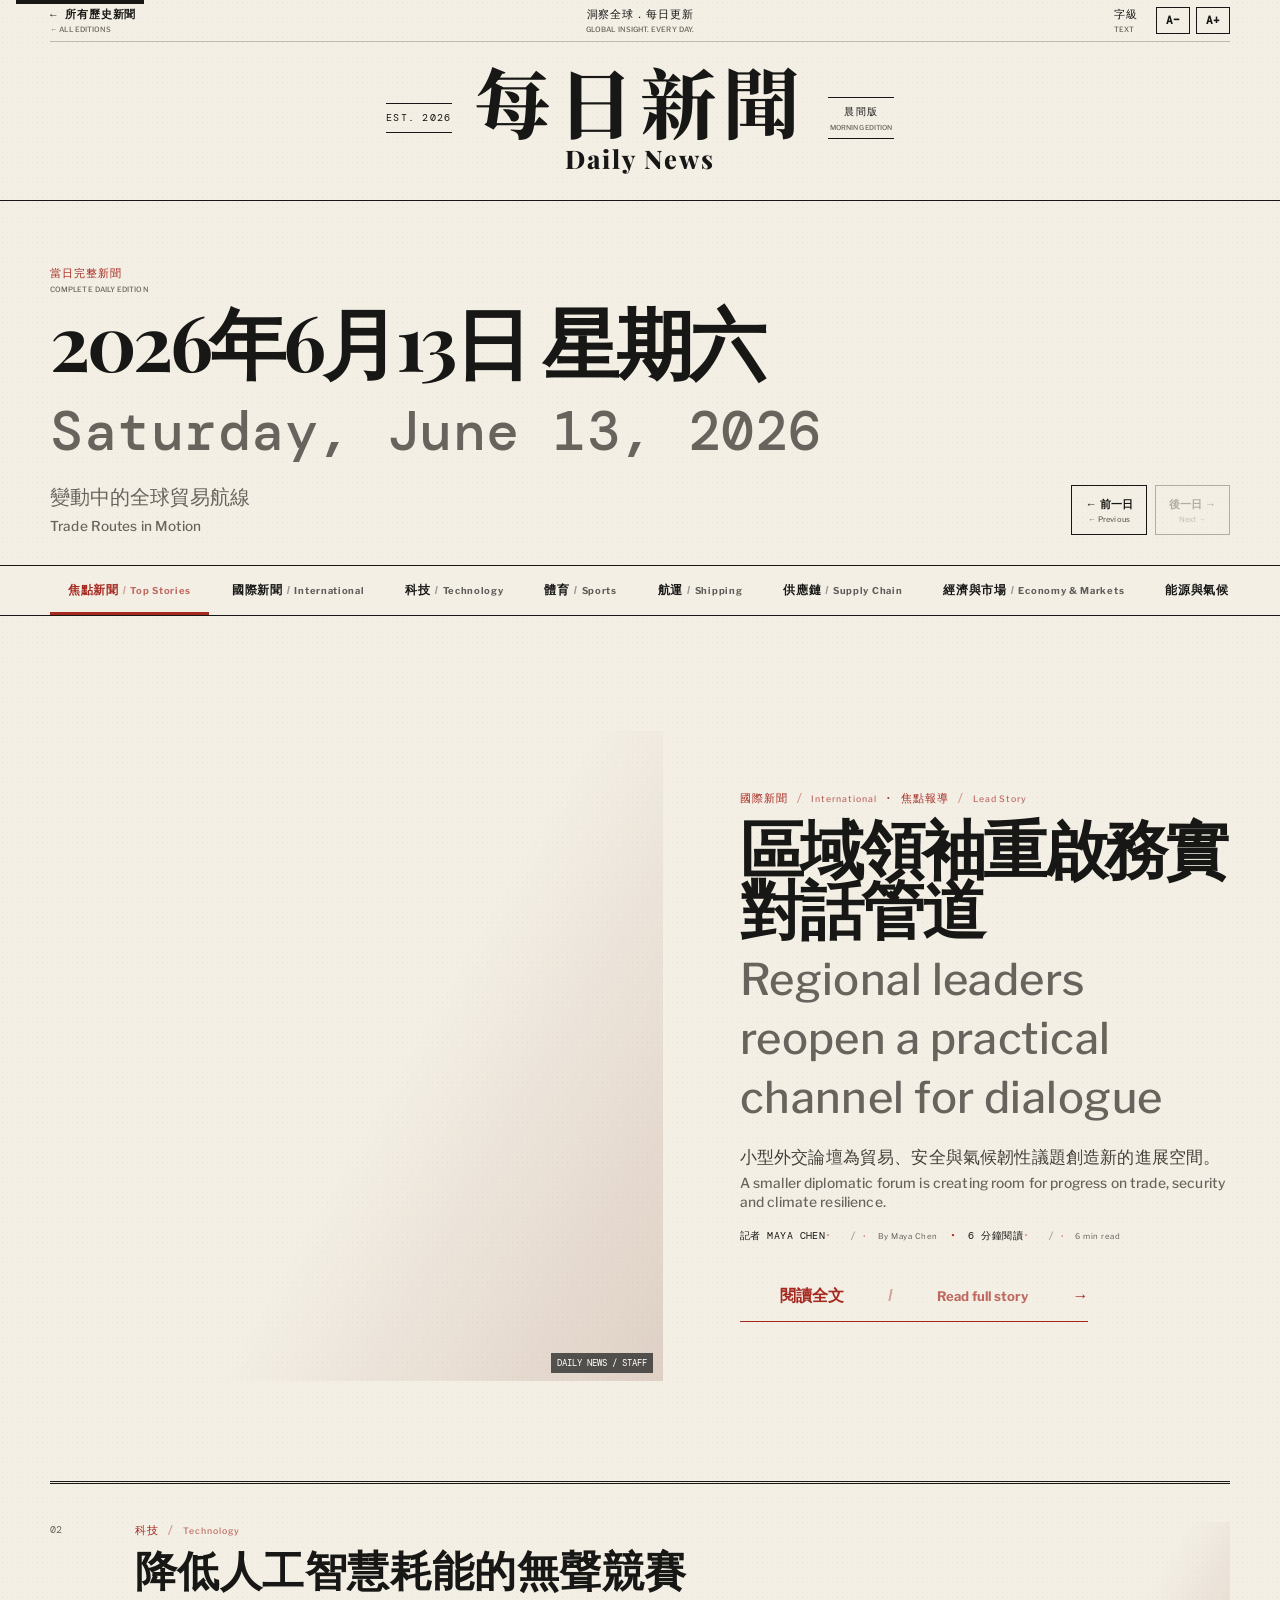
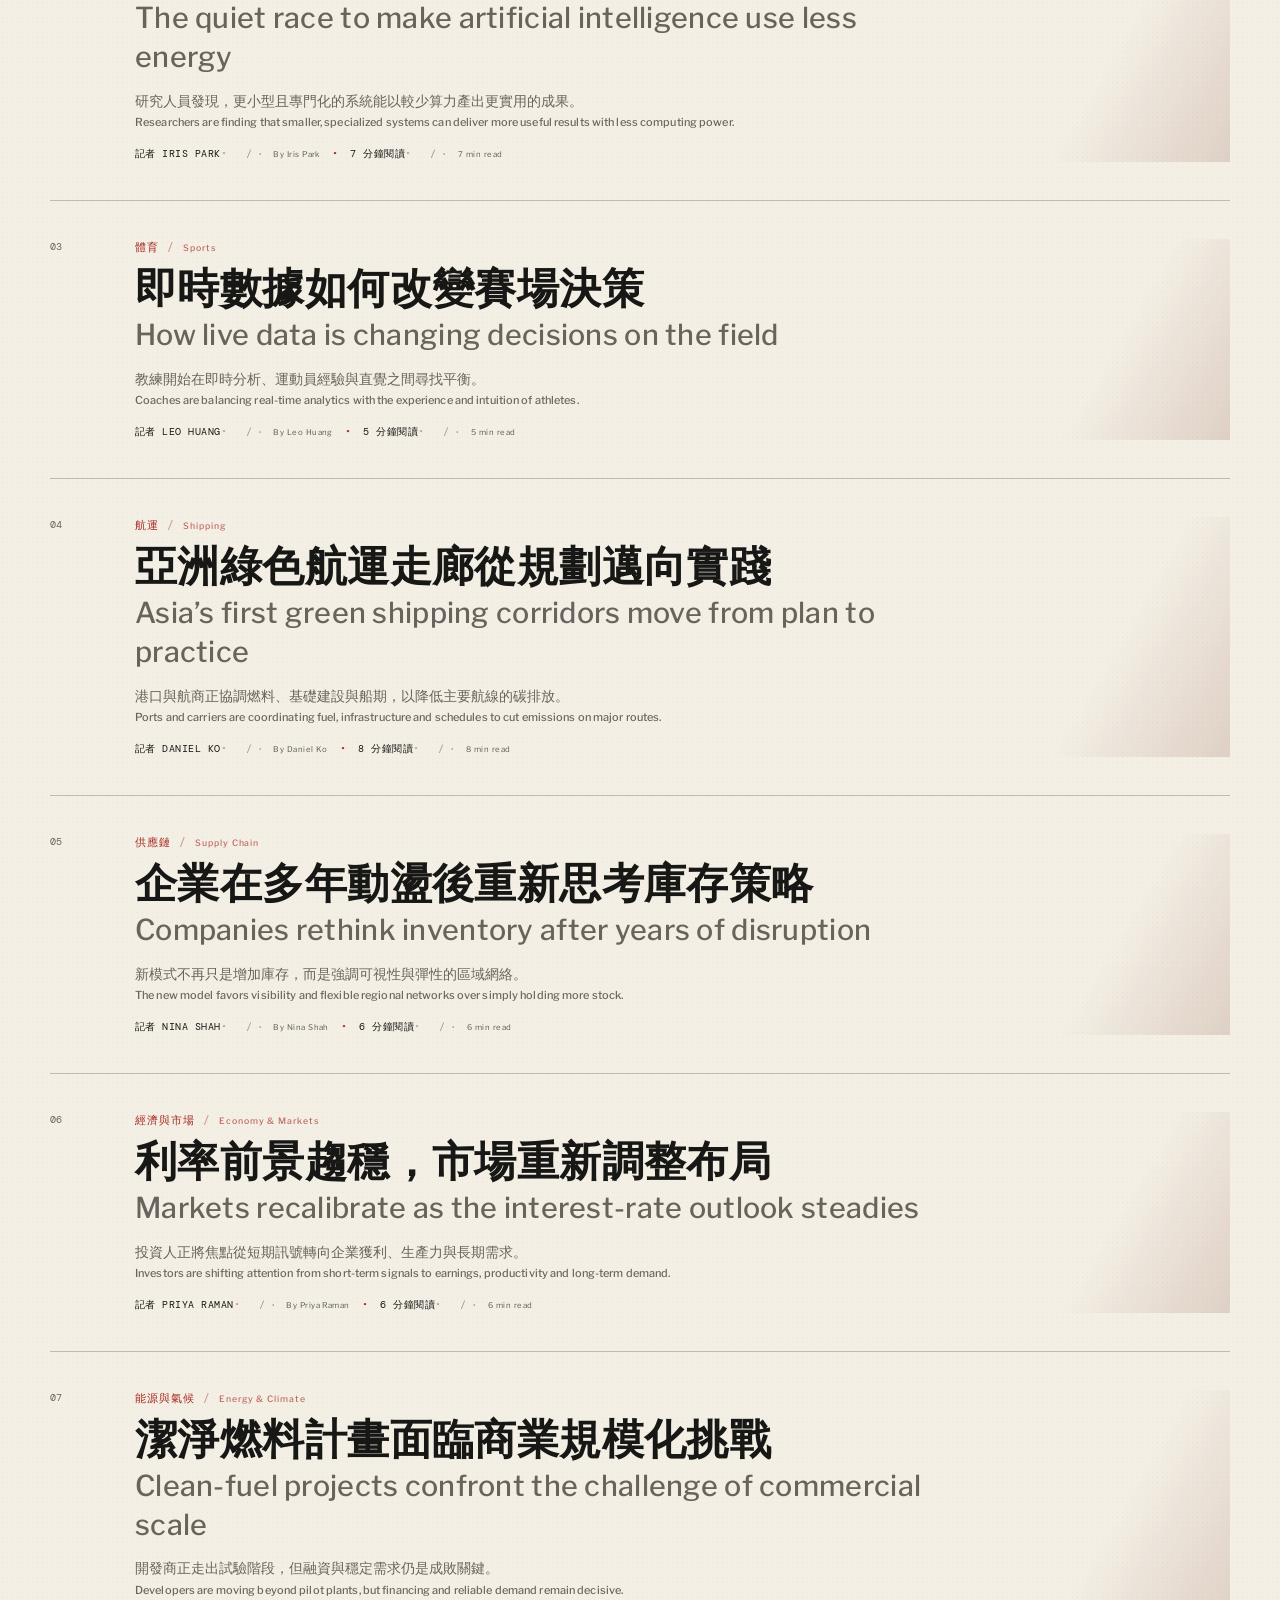
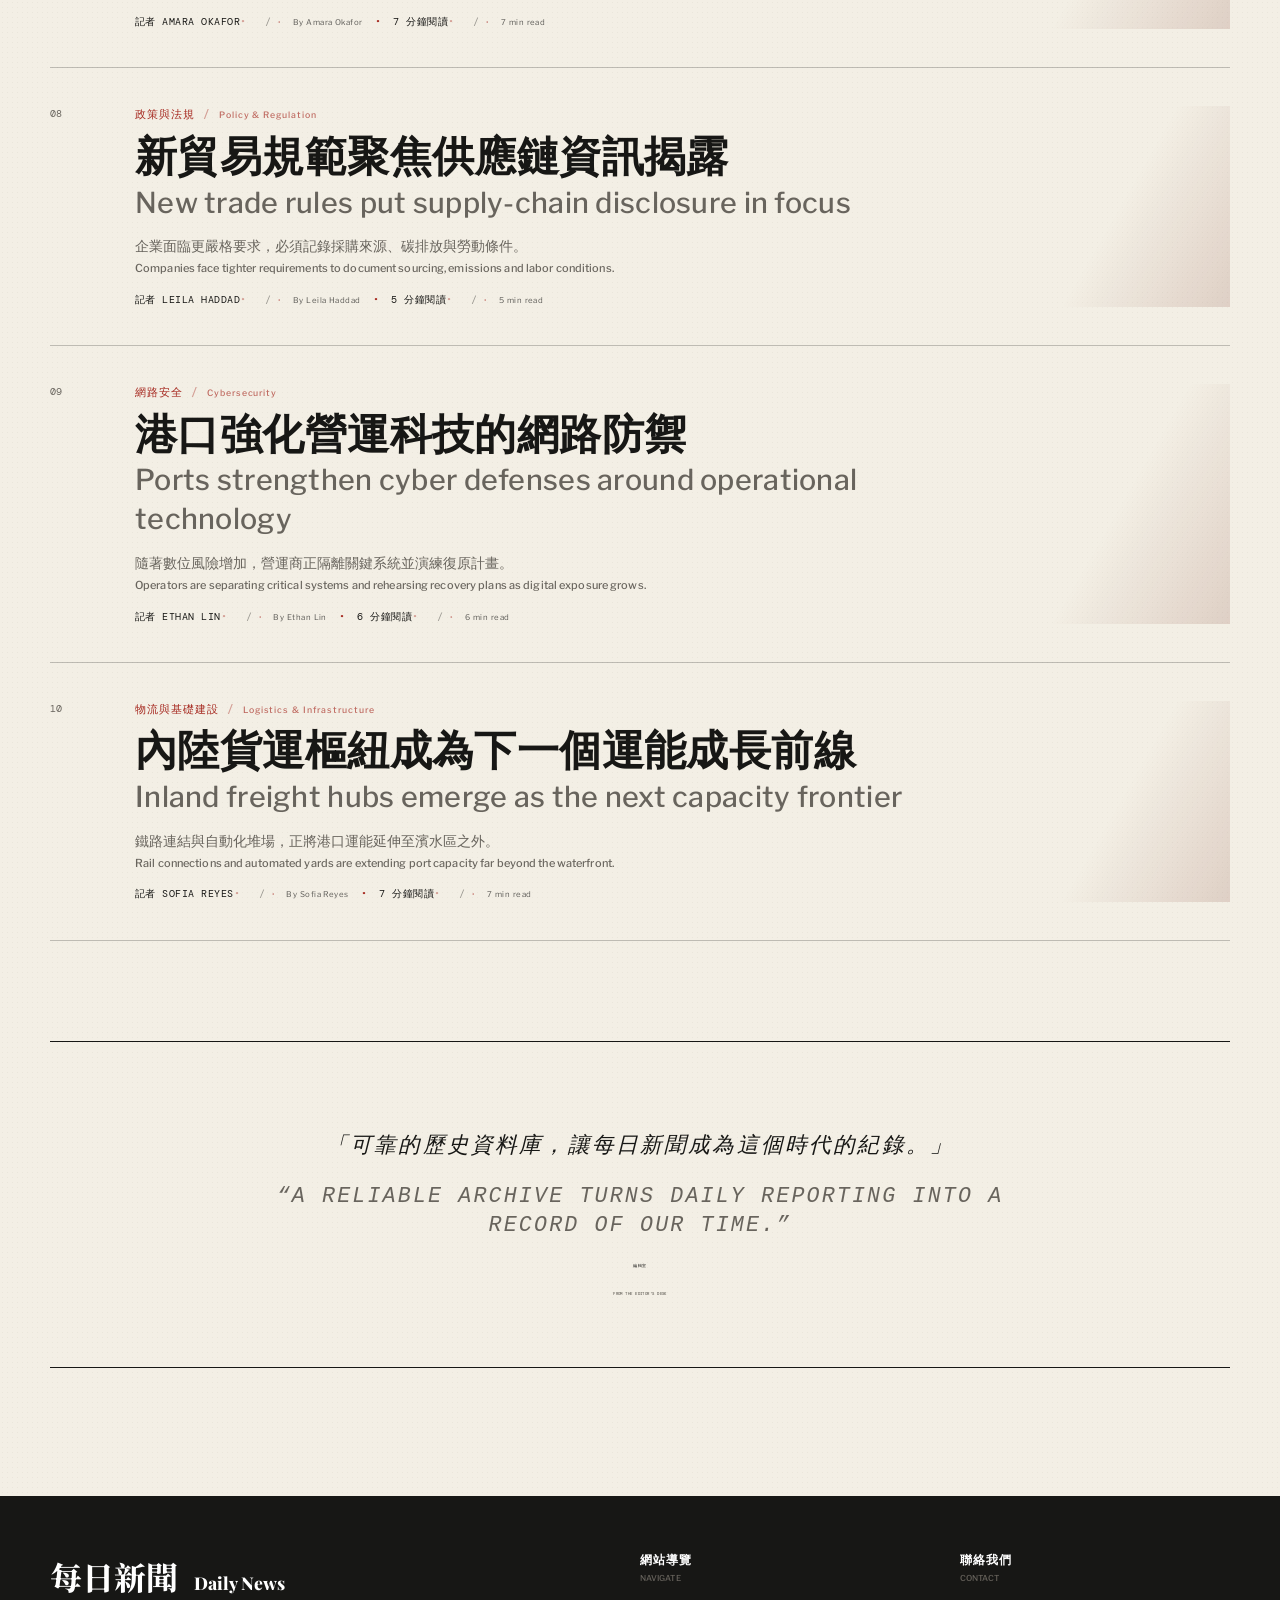
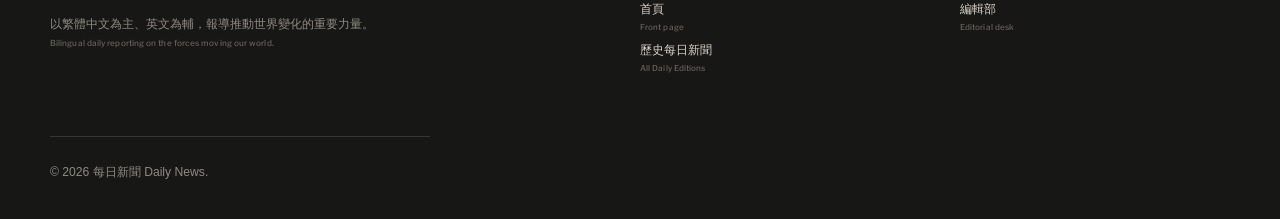
==== commit 1e89ce96: "Show Chinese-first bilingual news content" ====
--- a/edition.html
+++ b/edition.html
@@ -1,5 +1,5 @@
 <!doctype html>
-<html lang="en">
+<html lang="zh-Hant">
   <head>
     <meta charset="UTF-8" /><meta name="viewport" content="width=device-width, initial-scale=1.0" />
     <meta name="description" content="Daily News bilingual daily edition." /><title>Daily Edition | 每日新聞</title>
@@ -8,9 +8,9 @@
   </head>
   <body>
     <a class="skip-link" href="#main-content" data-i18n="skip">Skip to content</a>
-    <header class="site-header compact-header"><div class="utility-bar shell"><a class="back-link" href="index.html"><span data-i18n="allEditions">← All editions</span></a><p class="utility-tagline" data-i18n="tagline">Global insight. Every day.</p><div class="header-tools"><div class="language-switch"><button type="button" data-lang="en">EN</button><button type="button" data-lang="zh">繁中</button></div><div class="text-controls"><span data-i18n="text">Text</span><button type="button" data-font-action="decrease">A−</button><button type="button" data-font-action="increase">A+</button></div></div></div><div class="masthead shell"><a class="brand" href="index.html"><span class="brand-kicker">Est. 2026</span><span class="brand-name">Daily News <i>每日新聞</i></span><span class="brand-edition" data-i18n="morning">Morning Edition</span></a></div></header>
+    <header class="site-header compact-header"><div class="utility-bar shell"><a class="back-link" href="index.html"><span data-i18n="allEditions">← 所有歷史新聞 / All editions</span></a><p class="utility-tagline" data-i18n="tagline">洞察全球．每日更新 / Global insight. Every day.</p><div class="header-tools"><div class="text-controls"><span data-i18n="text">字級 / Text</span><button type="button" data-font-action="decrease">A−</button><button type="button" data-font-action="increase">A+</button></div></div></div><div class="masthead shell"><a class="brand" href="index.html"><span class="brand-kicker">Est. 2026</span><span class="brand-name"><i>每日新聞</i><small>Daily News</small></span><span class="brand-edition" data-i18n="morning">晨間版 / Morning Edition</span></a></div></header>
     <main id="main-content" class="edition-main"><section class="edition-heading shell"><div><p class="eyebrow" data-i18n="completeEdition">Complete daily edition</p><h1 id="edition-date"></h1><p class="edition-theme" id="edition-theme"></p></div><div class="edition-nav-actions"><button type="button" id="previous-edition"><span data-i18n="previous">← Previous</span></button><button type="button" id="next-edition"><span data-i18n="next">Next →</span></button></div></section><div class="category-wrap"><nav class="category-tabs shell" id="category-tabs" aria-label="News categories"></nav></div><section class="edition-content shell section-space"><div class="edition-lead" id="edition-lead"></div><div class="edition-list" id="edition-list"></div></section><section class="edition-quote shell"><p data-i18n="quote">“A reliable archive turns daily reporting into a record of our time.”</p><span data-i18n="editorsDesk">From the editor's desk</span></section></main>
-    <footer class="site-footer"><div class="shell footer-grid"><div><a class="footer-brand" href="index.html">Daily News 每日新聞</a><p data-i18n="footerAbout">Bilingual daily reporting on the forces moving our world.</p></div><div><strong data-i18n="navigate">Navigate</strong><a href="index.html" data-i18n="frontPage">Front page</a><a href="index.html#archive-heading" data-i18n="archive">All Daily Editions</a></div><div><strong data-i18n="contact">Contact</strong><a href="mailto:editor@jsva.uk" data-i18n="editorialDesk">Editorial desk</a></div><p class="copyright">© 2026 Daily News 每日新聞.</p></div></footer>
+    <footer class="site-footer"><div class="shell footer-grid"><div><a class="footer-brand" href="index.html">每日新聞 <small>Daily News</small></a><p data-i18n="footerAbout">以繁體中文為主、英文為輔的每日報導。</p></div><div><strong data-i18n="navigate">網站導覽 / Navigate</strong><a href="index.html" data-i18n="frontPage">首頁 / Front page</a><a href="index.html#archive-heading" data-i18n="archive">歷史每日新聞 / All Daily Editions</a></div><div><strong data-i18n="contact">聯絡我們 / Contact</strong><a href="mailto:editor@jsva.uk" data-i18n="editorialDesk">編輯部 / Editorial desk</a></div><p class="copyright">© 2026 每日新聞 Daily News.</p></div></footer>
     <script src="data.js"></script><script src="app.js"></script><script src="edition.js"></script>
   </body>
 </html>
--- a/styles.css
+++ b/styles.css
@@ -42,9 +42,6 @@
 .utility-bar { min-height: 42px; display: grid; grid-template-columns: 1fr auto 1fr; align-items: center; gap: 20px; border-bottom: 1px solid var(--line); font-family: var(--mono); font-size: .67em; text-transform: uppercase; letter-spacing: .08em; }
 .utility-bar p { margin: 0; }
 .header-tools { justify-self: end; display: flex; align-items: center; gap: 16px; }
-.language-switch { display: flex; border: 1px solid var(--ink); }
-.language-switch button { border: 0; padding: 4px 8px; background: transparent; font-family: var(--mono); font-size: .72em; cursor: pointer; }
-.language-switch button.active { color: var(--paper); background: var(--ink); }
 .utility-tagline { text-align: center; }
 .text-controls { justify-self: end; display: flex; align-items: center; gap: 6px; }
 .text-controls span { margin-right: 4px; }
@@ -54,15 +51,25 @@
 
 .masthead { padding: clamp(25px, 4vw, 48px) 0; text-align: center; }
 .brand { display: inline-grid; grid-template-columns: 1fr auto 1fr; align-items: center; gap: 22px; }
-.brand-name { font-family: var(--serif); font-weight: 800; font-size: clamp(2.35rem, 6vw, 5.4rem); line-height: .9; letter-spacing: -.055em; }
-.brand-name i { font-family: var(--zh-serif); font-size: .58em; font-style: normal; letter-spacing: .02em; }
-.lang-zh { font-family: var(--zh-sans); }
-.lang-zh h1, .lang-zh h2, .lang-zh h3, .lang-zh .dek, .lang-zh .archive-card strong, .lang-zh .edition-quote p { font-family: var(--zh-serif); letter-spacing: .01em; }
+.brand-name { display: flex; flex-direction: column; align-items: center; font-weight: 800; line-height: .9; }
+.brand-name i { font-family: var(--zh-serif); font-size: clamp(2.35rem, 6vw, 5.4rem); font-style: normal; letter-spacing: .08em; }
+.brand-name small { margin-top: 12px; font-family: var(--serif); font-size: clamp(1rem, 2vw, 1.65rem); letter-spacing: .08em; }
+body { font-family: var(--zh-sans); }
+h1, h2, h3, .dek, .archive-card strong, .edition-quote p { font-family: var(--zh-serif); letter-spacing: .01em; }
+.bilingual { display: flex; flex-direction: column; }
+.zh-text { display: block; }
+.en-text { display: block; margin-top: .3em; color: var(--muted); font-family: var(--sans); font-size: .68em; font-weight: 500; line-height: 1.35; letter-spacing: .01em; }
+.en-inline { color: currentColor; font-family: var(--sans); font-size: .82em; opacity: .68; text-transform: none; }
+.bilingual-separator { opacity: .4; }
+.date-pair .en-text { font-family: var(--mono); font-size: .72em; }
+.story-summary, .desk-summary, .archive-summary { color: var(--muted); font-size: .86em; line-height: 1.55; }
+.story-summary .en-text, .desk-summary .en-text, .archive-summary .en-text, .dek .en-text { font-size: .8em; }
 .brand-kicker, .brand-edition { font-family: var(--mono); font-size: .63em; letter-spacing: .13em; text-transform: uppercase; border-block: 1px solid var(--ink); padding: 6px 0; }
 
 .main-nav { border-top: 1px solid var(--ink); }
 .nav-inner { position: relative; }
-.nav-links { display: flex; align-items: center; justify-content: center; gap: clamp(20px, 4vw, 54px); min-height: 48px; font-size: .78em; font-weight: 700; letter-spacing: .05em; text-transform: uppercase; }
+.nav-links { display: flex; align-items: center; justify-content: flex-start; gap: clamp(18px, 2.3vw, 34px); min-height: 48px; overflow-x: auto; scrollbar-width: none; font-size: .72em; font-weight: 700; letter-spacing: .04em; text-transform: uppercase; }
+.nav-links a { flex: 0 0 auto; }
 .nav-links a { position: relative; }
 .nav-links a::after { content: ""; position: absolute; left: 50%; right: 50%; bottom: -8px; height: 2px; background: var(--red); transition: .2s; }
 .nav-links a:hover::after, .nav-links a.active::after { left: 0; right: 0; }
@@ -111,7 +118,8 @@
 .desk-card > span { color: var(--red); font-family: var(--mono); font-size: .65em; text-transform: uppercase; letter-spacing: .06em; }
 .desk-card:hover > span, .desk-card:hover p { color: rgba(255,255,255,.75); }
 .desk-card strong { margin-top: 35px; font-family: var(--serif); font-size: 1.45em; line-height: 1.08; }
-.desk-card p { color: var(--muted); font-size: .76em; line-height: 1.5; }
+.desk-card .desk-summary { margin-top: 12px; font-size: .76em; }
+.desk-card:hover .en-text, .desk-card:hover .desk-summary { color: rgba(255,255,255,.72); }
 .desk-card b { margin-top: auto; }
 .story-card { padding: 30px; background: var(--paper); }
 .card-image { height: 240px; margin: -30px -30px 24px; }
@@ -140,8 +148,8 @@
 .archive-number { font-family: var(--mono); font-size: .62em; opacity: .55; }
 .archive-date { margin-top: 60px; font-family: var(--mono); font-size: .62em; text-transform: uppercase; letter-spacing: .08em; }
 .archive-card strong { margin-top: 12px; font-family: var(--serif); font-size: 1.75em; line-height: 1.05; }
-.archive-card p { color: var(--muted); font-size: .8em; line-height: 1.5; }
-.archive-card:hover p { color: rgba(255,255,255,.75); }
+.archive-card .archive-summary { margin-top: 12px; font-size: .8em; }
+.archive-card:hover .archive-summary, .archive-card:hover .en-text { color: rgba(255,255,255,.75); }
 .archive-link { margin-top: auto; font-size: .7em; font-weight: 700; }
 
 .newsletter { display: grid; grid-template-columns: 120px 1fr minmax(280px, .8fr); align-items: center; gap: 38px; padding-block: 44px; border-block: 1px solid var(--ink); }
@@ -155,7 +163,8 @@
 
 .site-footer { margin-top: clamp(70px, 10vw, 140px); padding: 55px 0 24px; color: #d8d3c8; background: var(--ink); }
 .footer-grid { display: grid; grid-template-columns: 2fr 1fr 1fr; gap: 50px; }
-.footer-brand { color: white; font-family: var(--serif); font-size: 2rem; font-weight: 800; }
+.footer-brand { color: white; font-family: var(--zh-serif); font-size: 2rem; font-weight: 800; }
+.footer-brand small { margin-left: 8px; font-family: var(--serif); font-size: .55em; }
 .footer-grid p { max-width: 380px; color: #8e8a82; font-size: .76em; }
 .footer-grid div:not(:first-child) { display: flex; flex-direction: column; align-items: flex-start; gap: 8px; font-size: .75em; }
 .footer-grid strong { margin-bottom: 8px; color: white; text-transform: uppercase; letter-spacing: .08em; }
@@ -186,7 +195,7 @@
 .edition-row { display: grid; grid-template-columns: 55px 1fr 260px; gap: 30px; padding: 38px 0; border-bottom: 1px solid var(--line); }
 .edition-row-number { font-family: var(--mono); font-size: .62em; color: var(--muted); }
 .edition-row h3 { margin: 0; font-family: var(--serif); font-size: clamp(1.6rem, 3.3vw, 3rem); line-height: 1; }
-.edition-row > div > p:not(.story-category) { max-width: 640px; color: var(--muted); }
+.edition-row .story-summary { max-width: 640px; margin-top: 14px; }
 .row-image { min-height: 180px; }
 .edition-quote { margin-top: 100px; padding: 70px max(24px, 8vw); text-align: center; border-block: 1px solid var(--ink); }
 .edition-quote p { max-width: 830px; margin: auto; font-family: var(--serif); font-size: clamp(1.8rem, 4vw, 3.5rem); font-style: italic; line-height: 1.2; }
@@ -212,6 +221,10 @@
 .image-containers { background-image: url("https://images.unsplash.com/photo-1586528116311-ad8dd3c8310d?auto=format&fit=crop&w=1400&q=80"); }
 .image-warehouse { background-image: url("https://images.unsplash.com/photo-1553413077-190dd305871c?auto=format&fit=crop&w=1400&q=80"); }
 .image-stadium { background-image: url("https://images.unsplash.com/photo-1461896836934-ffe607ba8211?auto=format&fit=crop&w=1400&q=80"); }
+.image-energy { background-image: url("https://images.unsplash.com/photo-1473341304170-971dccb5ac1e?auto=format&fit=crop&w=1400&q=80"); }
+.image-policy { background-image: url("https://images.unsplash.com/photo-1529107386315-e1a2ed48a620?auto=format&fit=crop&w=1400&q=80"); }
+.image-cyber { background-image: url("https://images.unsplash.com/photo-1563013544-824ae1b704d3?auto=format&fit=crop&w=1400&q=80"); }
+.image-infrastructure { background-image: url("https://images.unsplash.com/photo-1477959858617-67f85cf4f1df?auto=format&fit=crop&w=1400&q=80"); }
 
 @keyframes pulse { 0%, 100% { opacity: 1; transform: scale(1); } 50% { opacity: .35; transform: scale(.75); } }
 @media (prefers-reduced-motion: reduce) { html { scroll-behavior: auto; } *, *::before, *::after { animation-duration: .01ms !important; animation-iteration-count: 1 !important; transition-duration: .01ms !important; } }
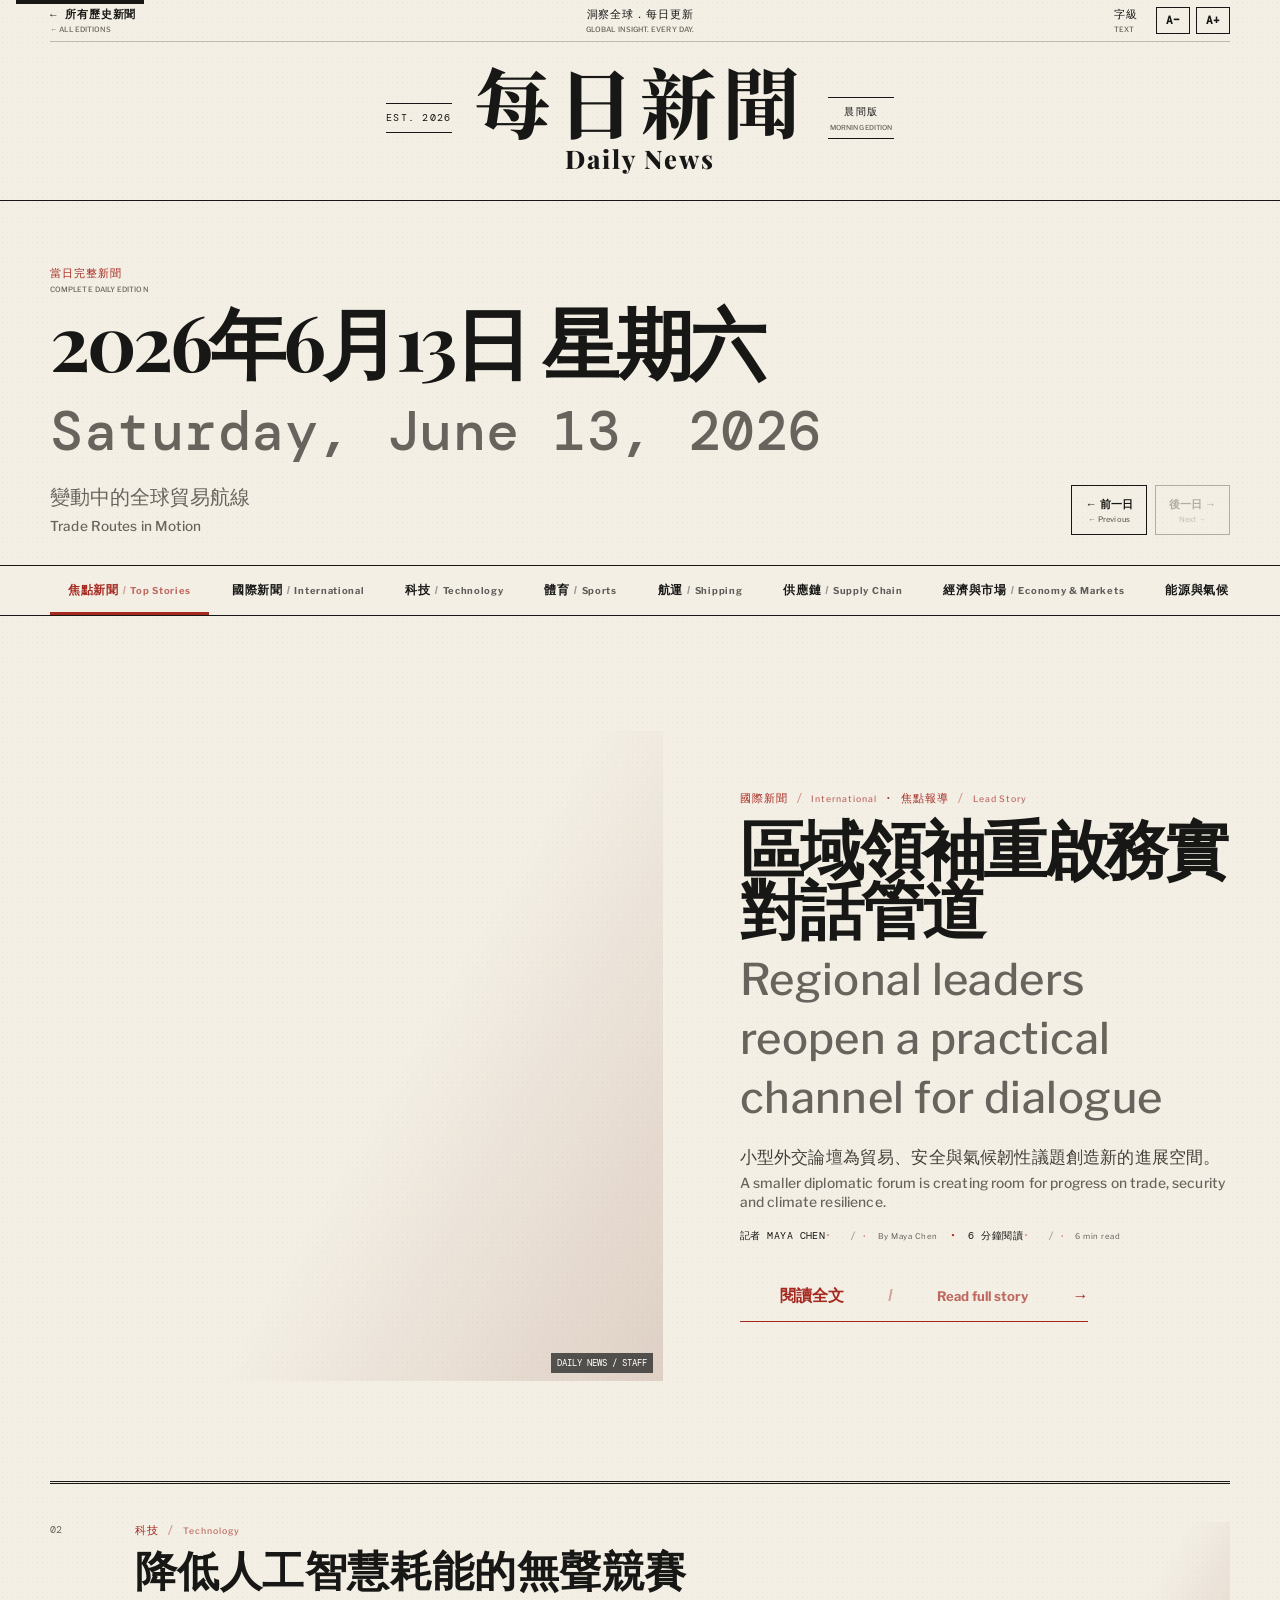
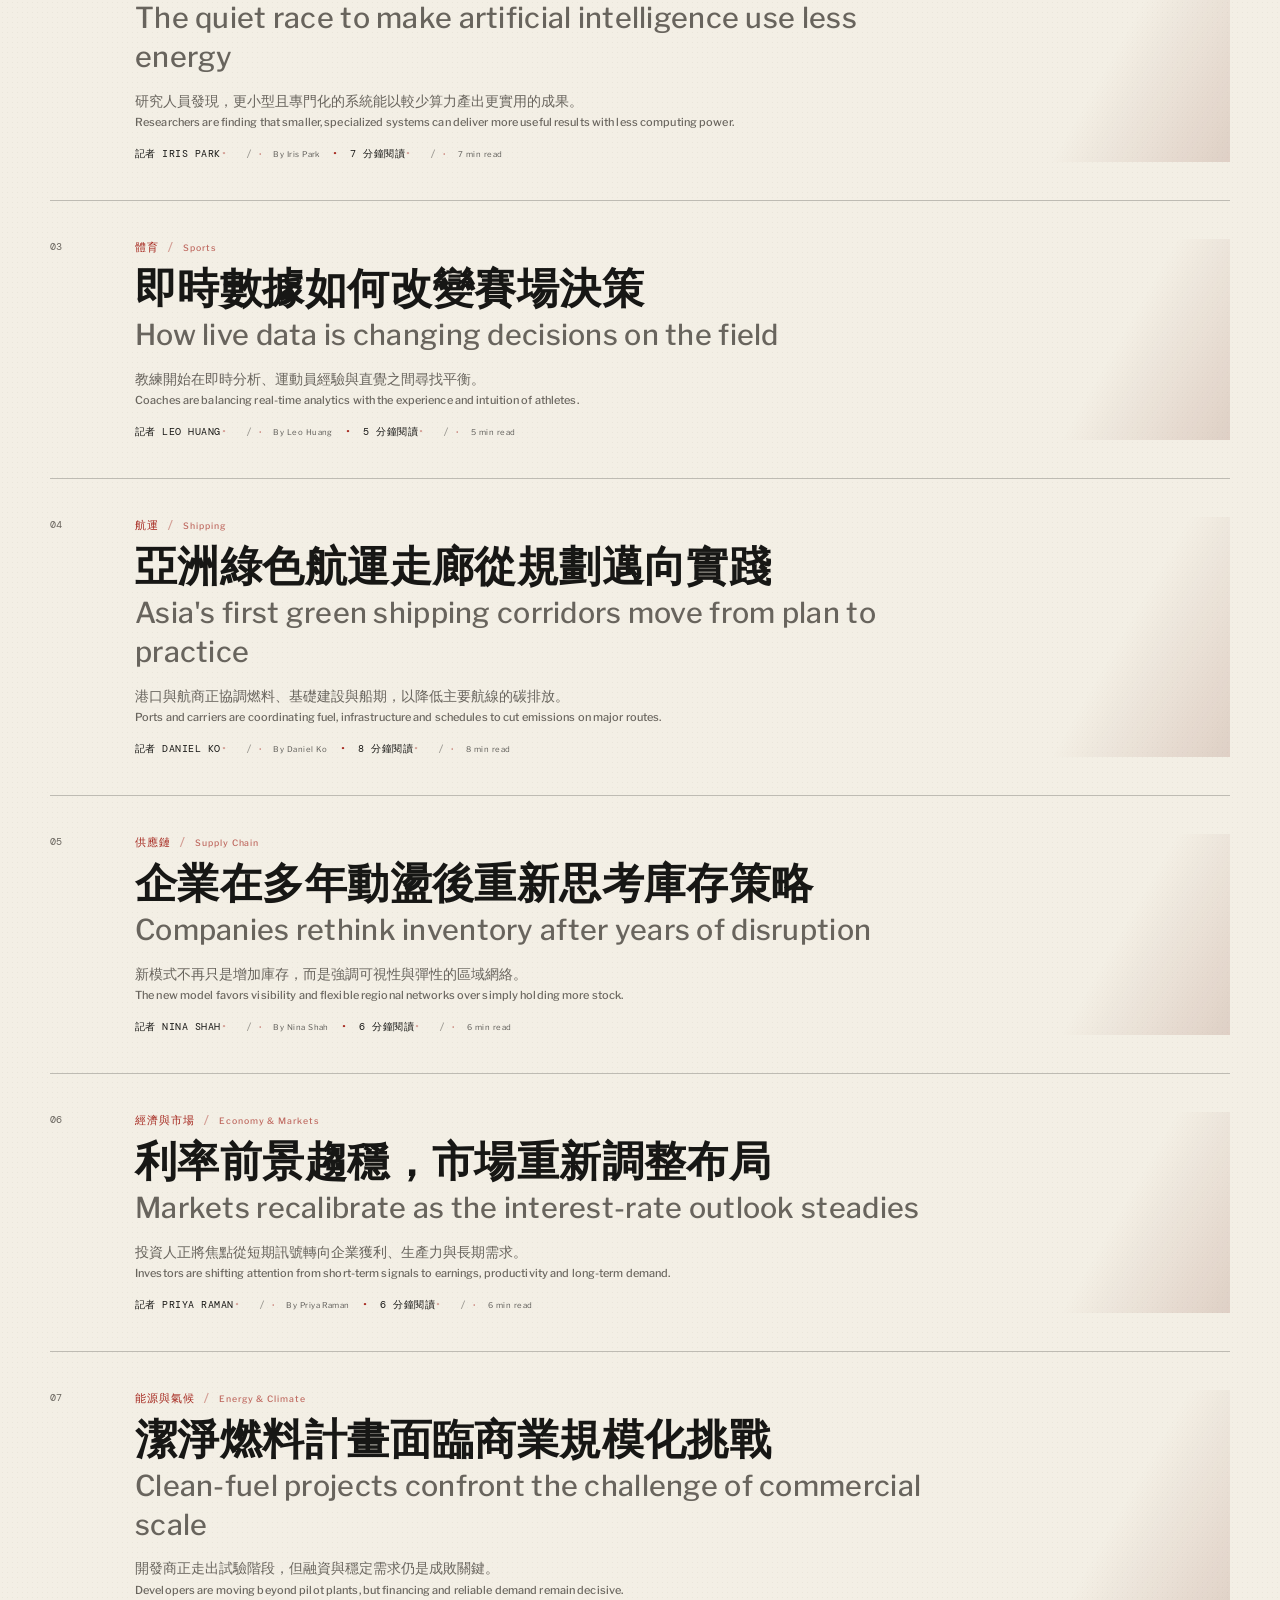
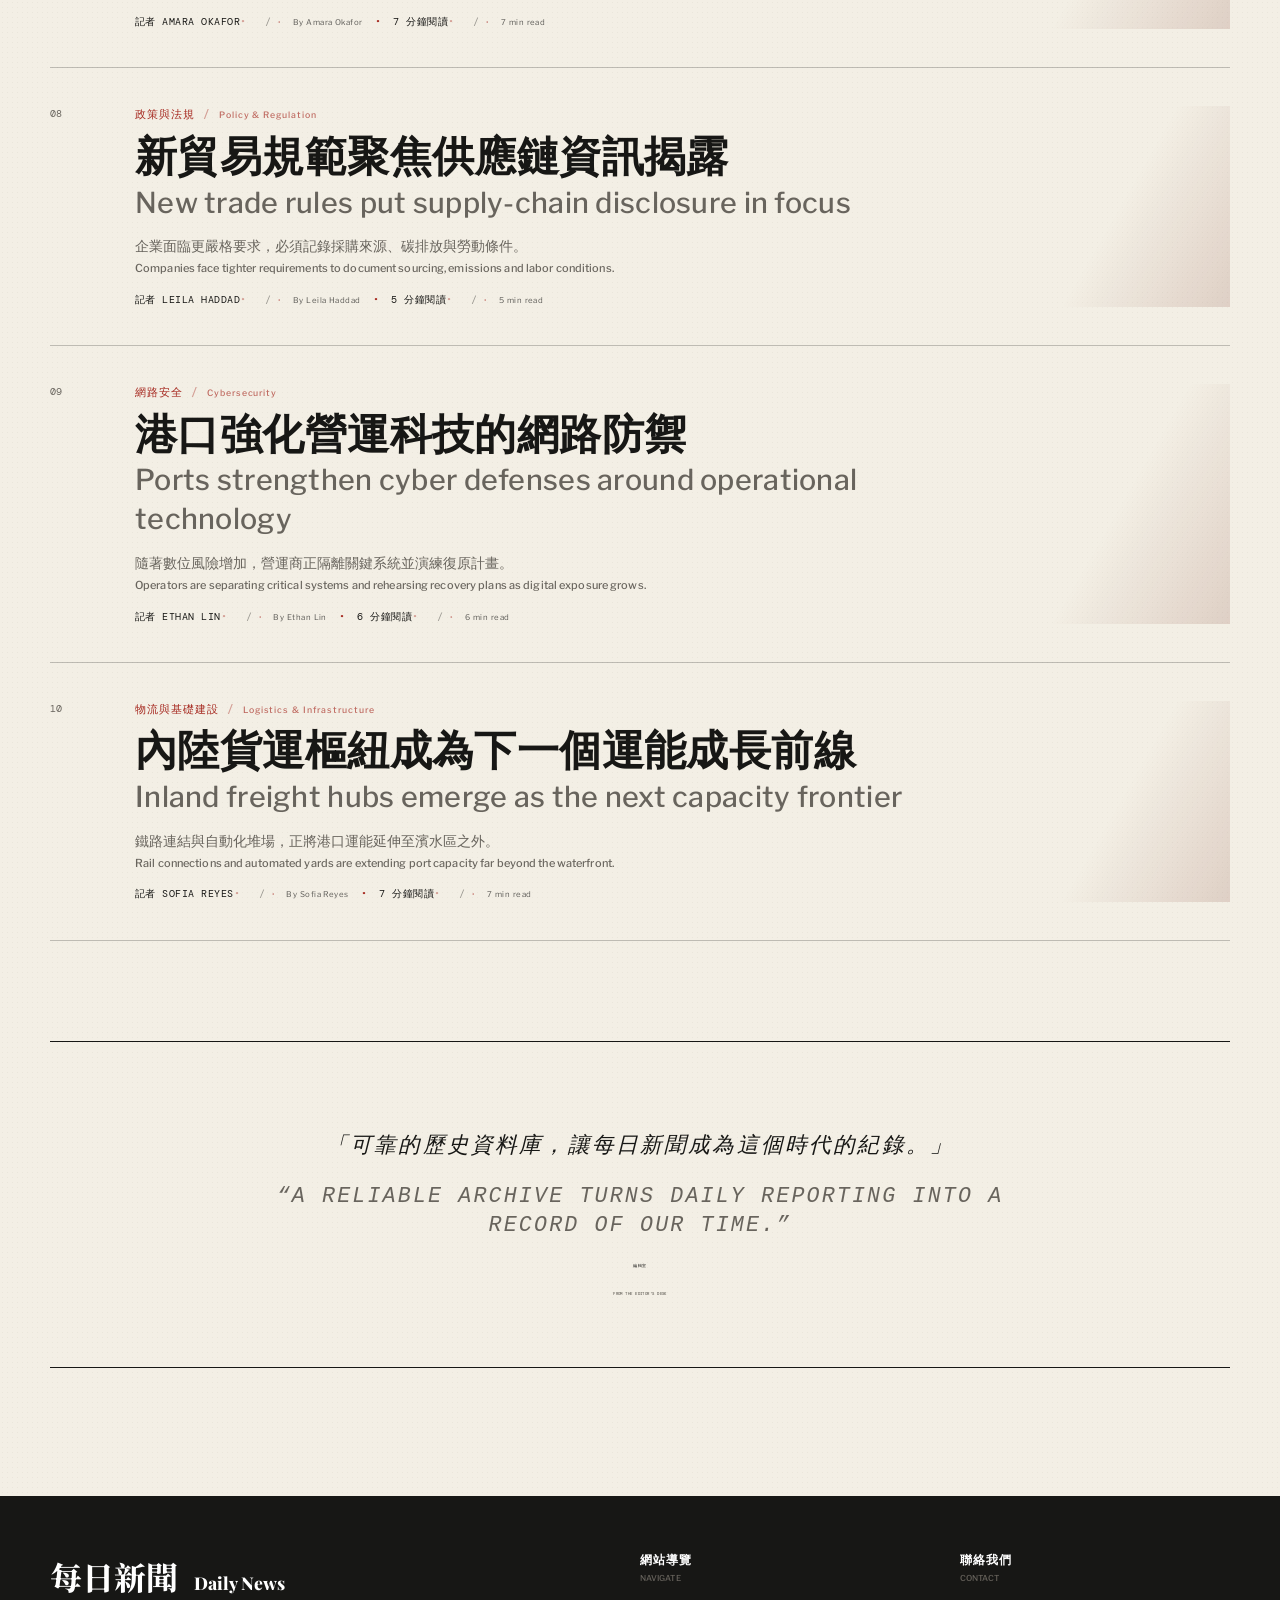
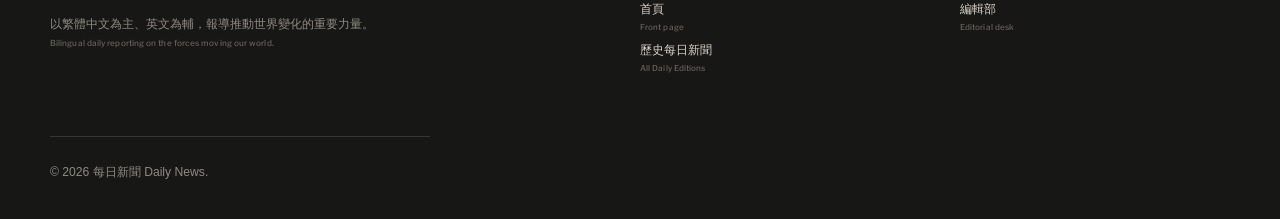
==== commit c7360f39: "refactor: split monolithic data.js into lazy-loaded monthly files - data-index.js: lightweight index" ====
--- a/edition.html
+++ b/edition.html
@@ -11,6 +11,6 @@
     <header class="site-header compact-header"><div class="utility-bar shell"><a class="back-link" href="index.html"><span data-i18n="allEditions">← 所有歷史新聞 / All editions</span></a><p class="utility-tagline" data-i18n="tagline">洞察全球．每日更新 / Global insight. Every day.</p><div class="header-tools"><div class="text-controls"><span data-i18n="text">字級 / Text</span><button type="button" data-font-action="decrease">A−</button><button type="button" data-font-action="increase">A+</button></div></div></div><div class="masthead shell"><a class="brand" href="index.html"><span class="brand-kicker">Est. 2026</span><span class="brand-name"><i>每日新聞</i><small>Daily News</small></span><span class="brand-edition" data-i18n="morning">晨間版 / Morning Edition</span></a></div></header>
     <main id="main-content" class="edition-main"><section class="edition-heading shell"><div><p class="eyebrow" data-i18n="completeEdition">Complete daily edition</p><h1 id="edition-date"></h1><p class="edition-theme" id="edition-theme"></p></div><div class="edition-nav-actions"><button type="button" id="previous-edition"><span data-i18n="previous">← Previous</span></button><button type="button" id="next-edition"><span data-i18n="next">Next →</span></button></div></section><div class="category-wrap"><nav class="category-tabs shell" id="category-tabs" aria-label="News categories"></nav></div><section class="edition-content shell section-space"><div class="edition-lead" id="edition-lead"></div><div class="edition-list" id="edition-list"></div></section><section class="edition-quote shell"><p data-i18n="quote">“A reliable archive turns daily reporting into a record of our time.”</p><span data-i18n="editorsDesk">From the editor's desk</span></section></main>
     <footer class="site-footer"><div class="shell footer-grid"><div><a class="footer-brand" href="index.html">每日新聞 <small>Daily News</small></a><p data-i18n="footerAbout">以繁體中文為主、英文為輔的每日報導。</p></div><div><strong data-i18n="navigate">網站導覽 / Navigate</strong><a href="index.html" data-i18n="frontPage">首頁 / Front page</a><a href="index.html#archive-heading" data-i18n="archive">歷史每日新聞 / All Daily Editions</a></div><div><strong data-i18n="contact">聯絡我們 / Contact</strong><a href="mailto:editor@jsva.uk" data-i18n="editorialDesk">編輯部 / Editorial desk</a></div><p class="copyright">© 2026 每日新聞 Daily News.</p></div></footer>
-    <script src="data.js"></script><script src="app.js"></script><script src="edition.js"></script>
+    <script src="data-index.js"></script><script src="app.js"></script><script src="edition.js"></script>
   </body>
 </html>
--- a/styles.css
+++ b/styles.css
@@ -303,3 +303,109 @@
   .edition-row-number { display: none; }
   .row-image { grid-column: auto; grid-row: 1; min-height: 220px; margin-bottom: 14px; }
 }
+
+/* Article Modal */
+.article-modal {
+  position: fixed;
+  top: 0;
+  left: 0;
+  width: 100%;
+  height: 100%;
+  z-index: 1000;
+  display: flex;
+  align-items: center;
+  justify-content: center;
+}
+
+.article-modal-overlay {
+  position: absolute;
+  top: 0;
+  left: 0;
+  width: 100%;
+  height: 100%;
+  background: rgba(0, 0, 0, 0.8);
+  cursor: pointer;
+}
+
+.article-modal-content {
+  position: relative;
+  background: white;
+  max-width: 800px;
+  max-height: 90vh;
+  width: 90%;
+  overflow-y: auto;
+  padding: 3rem 2rem;
+  box-shadow: 0 20px 60px rgba(0, 0, 0, 0.3);
+  z-index: 1001;
+}
+
+.article-modal-close {
+  position: absolute;
+  top: 1rem;
+  right: 1rem;
+  background: transparent;
+  border: none;
+  font-size: 2rem;
+  cursor: pointer;
+  width: 40px;
+  height: 40px;
+  display: flex;
+  align-items: center;
+  justify-content: center;
+  border-radius: 50%;
+  transition: background 0.2s;
+}
+
+.article-modal-close:hover {
+  background: rgba(0, 0, 0, 0.1);
+}
+
+.article-header {
+  border-bottom: 2px solid #eee;
+  padding-bottom: 1.5rem;
+  margin-bottom: 2rem;
+}
+
+.article-header h1 {
+  font-size: 2.5rem;
+  line-height: 1.2;
+  margin: 1rem 0;
+}
+
+.article-body {
+  font-size: 1.125rem;
+  line-height: 1.7;
+}
+
+.article-body .lead-paragraph {
+  font-size: 1.25rem;
+  font-weight: 500;
+  margin-bottom: 1.5rem;
+  color: #333;
+}
+
+.article-body h3 {
+  font-size: 1.5rem;
+  font-weight: 700;
+  margin: 2rem 0 1rem;
+  color: #222;
+}
+
+.article-body p {
+  margin-bottom: 1.25rem;
+}
+
+@media (max-width: 768px) {
+  .article-modal-content {
+    padding: 2rem 1.5rem;
+    max-height: 95vh;
+  }
+  
+  .article-header h1 {
+    font-size: 1.75rem;
+  }
+  
+  .article-body {
+    font-size: 1rem;
+  }
+}
